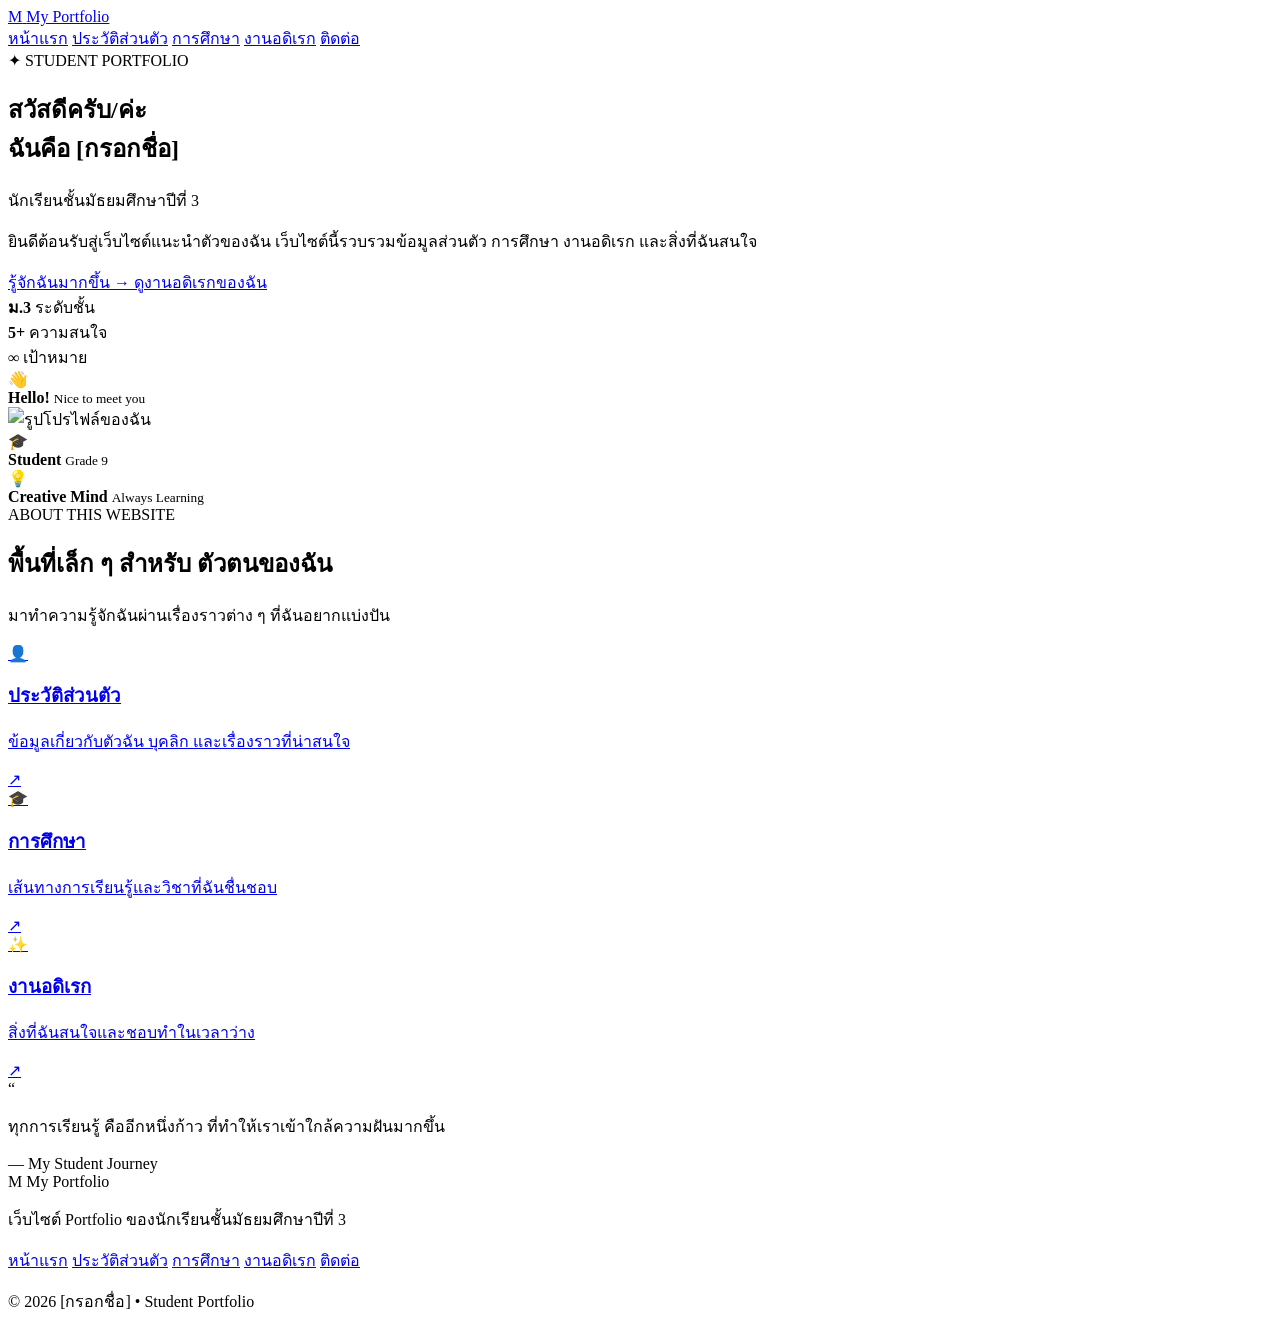
==== index.html @ 18ec5850 "Create index.html" ====
<!DOCTYPE html>
<html lang="th">
<head>
    <meta charset="UTF-8">
    <meta name="viewport" content="width=device-width, initial-scale=1.0">
    <meta name="description" content="เว็บไซต์ Portfolio แนะนำตัวเองของนักเรียนชั้นมัธยมศึกษาปีที่ 3">
    <title>My Portfolio | หน้าแรก</title>
    <link rel="stylesheet" href="style.css">
</head>

<body>

    <header class="site-header">
        <nav class="navbar container">
            <a href="index.html" class="logo">
                <span class="logo-mark">M</span>
                <span>My Portfolio</span>
            </a>

            <div class="nav-links">
                <a href="index.html" class="active">หน้าแรก</a>
                <a href="profile.html">ประวัติส่วนตัว</a>
                <a href="education.html">การศึกษา</a>
                <a href="hobby.html">งานอดิเรก</a>
                <a href="contact.html">ติดต่อ</a>
            </div>
        </nav>
    </header>

    <main>

        <section class="hero-section">
            <div class="hero-decoration decoration-one"></div>
            <div class="hero-decoration decoration-two"></div>

            <div class="container hero-grid">

                <div class="hero-content fade-up">
                    <span class="eyebrow">
                        ✦ STUDENT PORTFOLIO
                    </span>

                    <h1>
                        สวัสดีครับ/ค่ะ<br>
                        ฉันคือ <span>[กรอกชื่อ]</span>
                    </h1>

                    <p class="hero-subtitle">
                        นักเรียนชั้นมัธยมศึกษาปีที่ 3
                    </p>

                    <p class="hero-description">
                        ยินดีต้อนรับสู่เว็บไซต์แนะนำตัวของฉัน
                        เว็บไซต์นี้รวบรวมข้อมูลส่วนตัว การศึกษา
                        งานอดิเรก และสิ่งที่ฉันสนใจ
                    </p>

                    <div class="hero-buttons">
                        <a href="profile.html" class="btn btn-primary">
                            รู้จักฉันมากขึ้น
                            <span>→</span>
                        </a>

                        <a href="hobby.html" class="btn btn-outline">
                            ดูงานอดิเรกของฉัน
                        </a>
                    </div>

                    <div class="hero-stats">
                        <div class="stat-item">
                            <strong>ม.3</strong>
                            <span>ระดับชั้น</span>
                        </div>

                        <div class="stat-divider"></div>

                        <div class="stat-item">
                            <strong>5+</strong>
                            <span>ความสนใจ</span>
                        </div>

                        <div class="stat-divider"></div>

                        <div class="stat-item">
                            <strong>∞</strong>
                            <span>เป้าหมาย</span>
                        </div>
                    </div>
                </div>

                <div class="hero-visual fade-up delay-one">

                    <div class="profile-orbit orbit-one"></div>
                    <div class="profile-orbit orbit-two"></div>

                    <div class="profile-image-wrapper">
                        <div class="profile-badge">
                            <span>👋</span>
                            <div>
                                <strong>Hello!</strong>
                                <small>Nice to meet you</small>
                            </div>
                        </div>

                        <img
                            src="https://placehold.co/600x700/1976D2/FFFFFF?text=My+Photo"
                            alt="รูปโปรไฟล์ของฉัน"
                            class="hero-profile-image"
                        >

                        <div class="floating-card floating-card-top">
                            <span class="floating-icon">🎓</span>
                            <div>
                                <strong>Student</strong>
                                <small>Grade 9</small>
                            </div>
                        </div>

                        <div class="floating-card floating-card-bottom">
                            <span class="floating-icon">💡</span>
                            <div>
                                <strong>Creative Mind</strong>
                                <small>Always Learning</small>
                            </div>
                        </div>
                    </div>

                </div>

            </div>
        </section>

        <section class="quick-intro section-padding">
            <div class="container">

                <div class="section-heading centered">
                    <span class="section-label">ABOUT THIS WEBSITE</span>
                    <h2>พื้นที่เล็ก ๆ สำหรับ <span>ตัวตนของฉัน</span></h2>
                    <p>
                        มาทำความรู้จักฉันผ่านเรื่องราวต่าง ๆ
                        ที่ฉันอยากแบ่งปัน
                    </p>
                </div>

                <div class="feature-grid">

                    <a href="profile.html" class="feature-card">
                        <div class="feature-icon blue-icon">👤</div>
                        <div>
                            <h3>ประวัติส่วนตัว</h3>
                            <p>
                                ข้อมูลเกี่ยวกับตัวฉัน บุคลิก
                                และเรื่องราวที่น่าสนใจ
                            </p>
                        </div>
                        <span class="card-arrow">↗</span>
                    </a>

                    <a href="education.html" class="feature-card">
                        <div class="feature-icon light-icon">🎓</div>
                        <div>
                            <h3>การศึกษา</h3>
                            <p>
                                เส้นทางการเรียนรู้และวิชาที่ฉันชื่นชอบ
                            </p>
                        </div>
                        <span class="card-arrow">↗</span>
                    </a>

                    <a href="hobby.html" class="feature-card">
                        <div class="feature-icon sky-icon">✨</div>
                        <div>
                            <h3>งานอดิเรก</h3>
                            <p>
                                สิ่งที่ฉันสนใจและชอบทำในเวลาว่าง
                            </p>
                        </div>
                        <span class="card-arrow">↗</span>
                    </a>

                </div>
            </div>
        </section>

        <section class="quote-section">
            <div class="container quote-box">
                <span class="quote-mark">“</span>
                <p>
                    ทุกการเรียนรู้ คืออีกหนึ่งก้าว
                    ที่ทำให้เราเข้าใกล้ความฝันมากขึ้น
                </p>
                <span class="quote-author">— My Student Journey</span>
            </div>
        </section>

    </main>

    <footer class="site-footer">
        <div class="container footer-content">

            <div class="footer-brand">
                <div class="footer-logo">
                    <span class="logo-mark">M</span>
                    <span>My Portfolio</span>
                </div>
                <p>
                    เว็บไซต์ Portfolio ของนักเรียนชั้นมัธยมศึกษาปีที่ 3
                </p>
            </div>

            <div class="footer-links">
                <a href="index.html">หน้าแรก</a>
                <a href="profile.html">ประวัติส่วนตัว</a>
                <a href="education.html">การศึกษา</a>
                <a href="hobby.html">งานอดิเรก</a>
                <a href="contact.html">ติดต่อ</a>
            </div>

            <div class="footer-bottom">
                <p>© 2026 [กรอกชื่อ] • Student Portfolio</p>
            </div>

        </div>
    </footer>

</body>
</html>
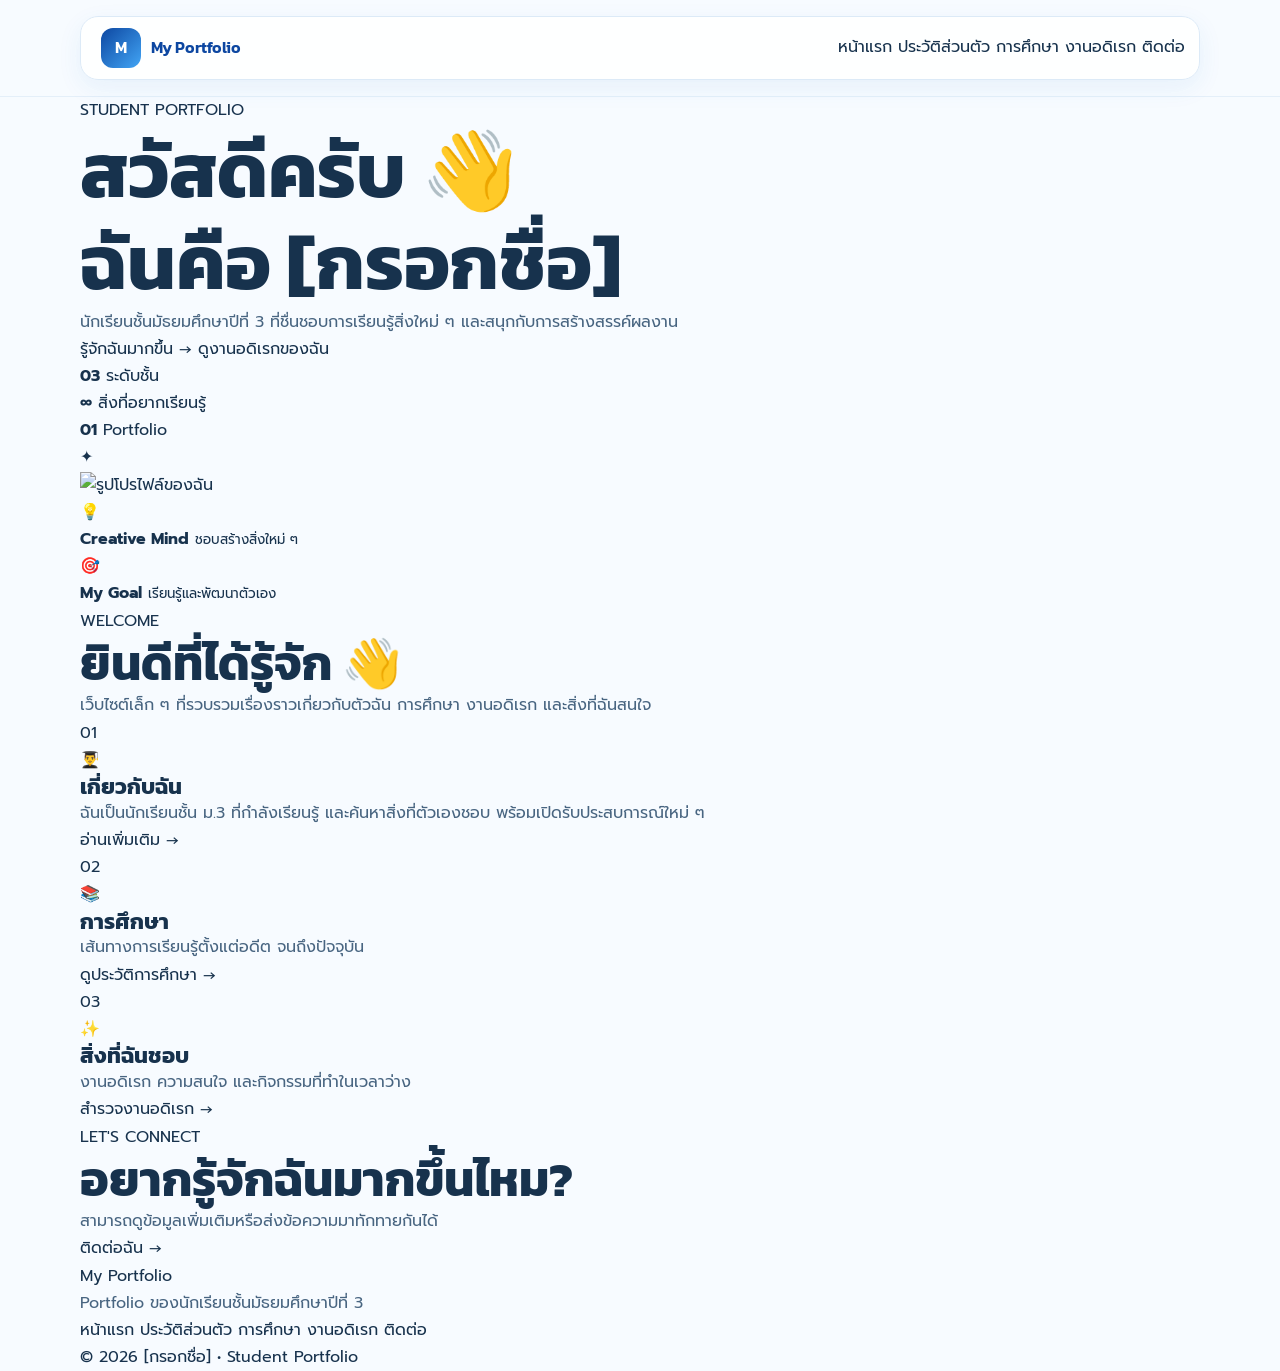
==== commit 2cd3ee50: "Update index.html" ====
--- a/index.html
+++ b/index.html
@@ -3,13 +3,15 @@
 <head>
     <meta charset="UTF-8">
     <meta name="viewport" content="width=device-width, initial-scale=1.0">
-    <meta name="description" content="เว็บไซต์ Portfolio แนะนำตัวเองของนักเรียนชั้นมัธยมศึกษาปีที่ 3">
-    <title>My Portfolio | หน้าแรก</title>
+    <meta name="description" content="เว็บไซต์ Portfolio ของนักเรียนชั้นมัธยมศึกษาปีที่ 3">
+    <title>My Portfolio | นักเรียน ม.3</title>
+
     <link rel="stylesheet" href="style.css">
 </head>
 
 <body>
 
+    <!-- Navigation -->
     <header class="site-header">
         <nav class="navbar container">
             <a href="index.html" class="logo">
@@ -29,30 +31,30 @@
 
     <main>
 
-        <section class="hero-section">
-            <div class="hero-decoration decoration-one"></div>
-            <div class="hero-decoration decoration-two"></div>
+        <!-- Hero -->
+        <section class="hero">
+            <div class="hero-bg-circle circle-one"></div>
+            <div class="hero-bg-circle circle-two"></div>
 
             <div class="container hero-grid">
 
                 <div class="hero-content fade-up">
-                    <span class="eyebrow">
-                        ✦ STUDENT PORTFOLIO
-                    </span>
+
+                    <div class="eyebrow">
+                        <span class="status-dot"></span>
+                        STUDENT PORTFOLIO
+                    </div>
 
                     <h1>
-                        สวัสดีครับ/ค่ะ<br>
-                        ฉันคือ <span>[กรอกชื่อ]</span>
+                        สวัสดีครับ 👋
+                        <br>
+                        ฉันคือ <span> [กรอกชื่อ]</span>
                     </h1>
 
                     <p class="hero-subtitle">
                         นักเรียนชั้นมัธยมศึกษาปีที่ 3
-                    </p>
-
-                    <p class="hero-description">
-                        ยินดีต้อนรับสู่เว็บไซต์แนะนำตัวของฉัน
-                        เว็บไซต์นี้รวบรวมข้อมูลส่วนตัว การศึกษา
-                        งานอดิเรก และสิ่งที่ฉันสนใจ
+                        ที่ชื่นชอบการเรียนรู้สิ่งใหม่ ๆ
+                        และสนุกกับการสร้างสรรค์ผลงาน
                     </p>
 
                     <div class="hero-buttons">
@@ -67,61 +69,64 @@
                     </div>
 
                     <div class="hero-stats">
-                        <div class="stat-item">
-                            <strong>ม.3</strong>
+                        <div>
+                            <strong>03</strong>
                             <span>ระดับชั้น</span>
                         </div>
 
-                        <div class="stat-divider"></div>
-
-                        <div class="stat-item">
-                            <strong>5+</strong>
-                            <span>ความสนใจ</span>
-                        </div>
-
-                        <div class="stat-divider"></div>
-
-                        <div class="stat-item">
+                        <div class="stat-line"></div>
+
+                        <div>
                             <strong>∞</strong>
-                            <span>เป้าหมาย</span>
-                        </div>
-                    </div>
-                </div>
-
-                <div class="hero-visual fade-up delay-one">
+                            <span>สิ่งที่อยากเรียนรู้</span>
+                        </div>
+
+                        <div class="stat-line"></div>
+
+                        <div>
+                            <strong>01</strong>
+                            <span>Portfolio</span>
+                        </div>
+                    </div>
+
+                </div>
+
+                <div class="hero-visual">
 
                     <div class="profile-orbit orbit-one"></div>
                     <div class="profile-orbit orbit-two"></div>
 
-                    <div class="profile-image-wrapper">
-                        <div class="profile-badge">
-                            <span>👋</span>
-                            <div>
-                                <strong>Hello!</strong>
-                                <small>Nice to meet you</small>
-                            </div>
-                        </div>
-
-                        <img
-                            src="https://placehold.co/600x700/1976D2/FFFFFF?text=My+Photo"
-                            alt="รูปโปรไฟล์ของฉัน"
-                            class="hero-profile-image"
-                        >
-
-                        <div class="floating-card floating-card-top">
-                            <span class="floating-icon">🎓</span>
-                            <div>
-                                <strong>Student</strong>
-                                <small>Grade 9</small>
-                            </div>
-                        </div>
-
-                        <div class="floating-card floating-card-bottom">
-                            <span class="floating-icon">💡</span>
-                            <div>
-                                <strong>Creative Mind</strong>
-                                <small>Always Learning</small>
-                            </div>
+                    <div class="profile-decoration decoration-top">
+                        ✦
+                    </div>
+
+                    <div class="profile-decoration decoration-bottom">
+                        <span></span>
+                        <span></span>
+                        <span></span>
+                    </div>
+
+                    <div class="profile-frame">
+                        <div class="profile-image">
+                            <img
+                                src="https://placehold.co/500x600/1976D2/FFFFFF?text=MY+PHOTO"
+                                alt="รูปโปรไฟล์ของฉัน">
+                        </div>
+                    </div>
+
+                    <div class="floating-card floating-card-top">
+                        <span class="floating-icon">💡</span>
+                        <div>
+                            <strong>Creative Mind</strong>
+                            <small>ชอบสร้างสิ่งใหม่ ๆ</small>
+                        </div>
+                    </div>
+
+                    <div class="floating-card floating-card-bottom">
+                        <span class="floating-icon">🎯</span>
+                        <div>
+                            <strong>My Goal</strong>
+                            <small>เรียนรู้และพัฒนาตัวเอง</small>
                         </div>
                     </div>
 
@@ -130,81 +135,99 @@
             </div>
         </section>
 
-        <section class="quick-intro section-padding">
+        <!-- Introduction -->
+        <section class="intro-section section">
             <div class="container">
 
                 <div class="section-heading centered">
-                    <span class="section-label">ABOUT THIS WEBSITE</span>
-                    <h2>พื้นที่เล็ก ๆ สำหรับ <span>ตัวตนของฉัน</span></h2>
+                    <span class="section-label">WELCOME</span>
+                    <h2>ยินดีที่ได้รู้จัก 👋</h2>
                     <p>
-                        มาทำความรู้จักฉันผ่านเรื่องราวต่าง ๆ
-                        ที่ฉันอยากแบ่งปัน
+                        เว็บไซต์เล็ก ๆ ที่รวบรวมเรื่องราวเกี่ยวกับตัวฉัน
+                        การศึกษา งานอดิเรก และสิ่งที่ฉันสนใจ
                     </p>
                 </div>
 
-                <div class="feature-grid">
-
-                    <a href="profile.html" class="feature-card">
-                        <div class="feature-icon blue-icon">👤</div>
-                        <div>
-                            <h3>ประวัติส่วนตัว</h3>
-                            <p>
-                                ข้อมูลเกี่ยวกับตัวฉัน บุคลิก
-                                และเรื่องราวที่น่าสนใจ
-                            </p>
-                        </div>
-                        <span class="card-arrow">↗</span>
+                <div class="intro-grid">
+
+                    <article class="intro-card intro-card-main">
+                        <div class="card-number">01</div>
+                        <span class="card-icon">👨‍🎓</span>
+                        <h3>เกี่ยวกับฉัน</h3>
+                        <p>
+                            ฉันเป็นนักเรียนชั้น ม.3 ที่กำลังเรียนรู้
+                            และค้นหาสิ่งที่ตัวเองชอบ
+                            พร้อมเปิดรับประสบการณ์ใหม่ ๆ
+                        </p>
+                        <a href="profile.html" class="text-link">
+                            อ่านเพิ่มเติม →
+                        </a>
+                    </article>
+
+                    <article class="intro-card intro-card-blue">
+                        <div class="card-number">02</div>
+                        <span class="card-icon">📚</span>
+                        <h3>การศึกษา</h3>
+                        <p>
+                            เส้นทางการเรียนรู้ตั้งแต่อดีต
+                            จนถึงปัจจุบัน
+                        </p>
+                        <a href="education.html" class="text-link">
+                            ดูประวัติการศึกษา →
+                        </a>
+                    </article>
+
+                    <article class="intro-card intro-card-light">
+                        <div class="card-number">03</div>
+                        <span class="card-icon">✨</span>
+                        <h3>สิ่งที่ฉันชอบ</h3>
+                        <p>
+                            งานอดิเรก ความสนใจ
+                            และกิจกรรมที่ทำในเวลาว่าง
+                        </p>
+                        <a href="hobby.html" class="text-link">
+                            สำรวจงานอดิเรก →
+                        </a>
+                    </article>
+
+                </div>
+
+            </div>
+        </section>
+
+        <!-- CTA -->
+        <section class="cta-section">
+            <div class="container">
+                <div class="cta-box">
+
+                    <div>
+                        <span class="section-label light-label">LET'S CONNECT</span>
+                        <h2>อยากรู้จักฉันมากขึ้นไหม?</h2>
+                        <p>
+                            สามารถดูข้อมูลเพิ่มเติมหรือส่งข้อความมาทักทายกันได้
+                        </p>
+                    </div>
+
+                    <a href="contact.html" class="btn btn-white">
+                        ติดต่อฉัน →
                     </a>
 
-                    <a href="education.html" class="feature-card">
-                        <div class="feature-icon light-icon">🎓</div>
-                        <div>
-                            <h3>การศึกษา</h3>
-                            <p>
-                                เส้นทางการเรียนรู้และวิชาที่ฉันชื่นชอบ
-                            </p>
-                        </div>
-                        <span class="card-arrow">↗</span>
-                    </a>
-
-                    <a href="hobby.html" class="feature-card">
-                        <div class="feature-icon sky-icon">✨</div>
-                        <div>
-                            <h3>งานอดิเรก</h3>
-                            <p>
-                                สิ่งที่ฉันสนใจและชอบทำในเวลาว่าง
-                            </p>
-                        </div>
-                        <span class="card-arrow">↗</span>
-                    </a>
-
                 </div>
             </div>
         </section>
 
-        <section class="quote-section">
-            <div class="container quote-box">
-                <span class="quote-mark">“</span>
+    </main>
+
+    <!-- Footer -->
+    <footer class="footer">
+        <div class="container footer-content">
+
+            <div>
+                <a href="index.html" class="footer-logo">
+                    My Portfolio
+                </a>
                 <p>
-                    ทุกการเรียนรู้ คืออีกหนึ่งก้าว
-                    ที่ทำให้เราเข้าใกล้ความฝันมากขึ้น
-                </p>
-                <span class="quote-author">— My Student Journey</span>
-            </div>
-        </section>
-
-    </main>
-
-    <footer class="site-footer">
-        <div class="container footer-content">
-
-            <div class="footer-brand">
-                <div class="footer-logo">
-                    <span class="logo-mark">M</span>
-                    <span>My Portfolio</span>
-                </div>
-                <p>
-                    เว็บไซต์ Portfolio ของนักเรียนชั้นมัธยมศึกษาปีที่ 3
+                    Portfolio ของนักเรียนชั้นมัธยมศึกษาปีที่ 3
                 </p>
             </div>
 
@@ -216,10 +239,10 @@
                 <a href="contact.html">ติดต่อ</a>
             </div>
 
-            <div class="footer-bottom">
-                <p>© 2026 [กรอกชื่อ] • Student Portfolio</p>
-            </div>
-
+        </div>
+
+        <div class="container copyright">
+            © 2026 [กรอกชื่อ] • Student Portfolio
         </div>
     </footer>
 
--- a/style.css
+++ b/style.css
@@ -0,0 +1,159 @@
+/* ========================================
+   MODERN STUDENT PORTFOLIO
+   HTML5 + CSS3
+   ======================================== */
+
+/* ---------- Google Font ---------- */
+
+@import url('https://fonts.googleapis.com/css2?family=Kanit:wght@300;400;500;600;700&family=Prompt:wght@300;400;500;600;700&display=swap');
+
+
+/* ---------- CSS Variables ---------- */
+
+:root {
+    --primary-dark: #0D47A1;
+    --primary: #1976D2;
+    --primary-light: #42A5F5;
+    --sky: #90CAF9;
+    --pale-blue: #E3F2FD;
+
+    --white: #FFFFFF;
+    --background: #F7FBFF;
+    --text-dark: #17324D;
+    --text: #486581;
+    --text-light: #829AB1;
+
+    --border: #DCEAF7;
+
+    --shadow-sm: 0 8px 24px rgba(25, 118, 210, 0.08);
+    --shadow-md: 0 16px 40px rgba(25, 118, 210, 0.12);
+    --shadow-lg: 0 25px 70px rgba(13, 71, 161, 0.16);
+
+    --radius-sm: 12px;
+    --radius-md: 20px;
+    --radius-lg: 30px;
+
+    --transition: 0.3s ease;
+}
+
+
+/* ---------- Reset ---------- */
+
+* {
+    margin: 0;
+    padding: 0;
+    box-sizing: border-box;
+}
+
+html {
+    scroll-behavior: smooth;
+}
+
+body {
+    font-family: 'Prompt', sans-serif;
+    color: var(--text-dark);
+    background: var(--background);
+    line-height: 1.7;
+    overflow-x: hidden;
+}
+
+img {
+    display: block;
+    max-width: 100%;
+}
+
+a {
+    color: inherit;
+    text-decoration: none;
+}
+
+button,
+a {
+    -webkit-tap-highlight-color: transparent;
+}
+
+.container {
+    width: min(1120px, calc(100% - 40px));
+    margin: 0 auto;
+}
+
+
+/* ---------- Typography ---------- */
+
+h1,
+h2,
+h3,
+h4 {
+    font-family: 'Kanit', sans-serif;
+    line-height: 1.2;
+    color: var(--text-dark);
+}
+
+h1 {
+    font-size: clamp(3rem, 6vw, 5.4rem);
+    font-weight: 700;
+}
+
+h2 {
+    font-size: clamp(2rem, 4vw, 3rem);
+}
+
+h3 {
+    font-size: 1.35rem;
+}
+
+p {
+    color: var(--text);
+}
+
+.section-padding {
+    padding: 100px 0;
+}
+
+
+/* ---------- Header / Navigation ---------- */
+
+.site-header {
+    position: sticky;
+    top: 0;
+    z-index: 1000;
+    padding: 16px 0;
+    background: rgba(247, 251, 255, 0.85);
+    backdrop-filter: blur(16px);
+    -webkit-backdrop-filter: blur(16px);
+    border-bottom: 1px solid rgba(220, 234, 247, 0.7);
+}
+
+.navbar {
+    min-height: 64px;
+    padding: 10px 14px 10px 20px;
+    display: flex;
+    align-items: center;
+    justify-content: space-between;
+    gap: 20px;
+
+    background: rgba(255, 255, 255, 0.88);
+    border: 1px solid var(--border);
+    border-radius: 18px;
+    box-shadow: var(--shadow-sm);
+}
+
+.logo {
+    display: flex;
+    align-items: center;
+    gap: 10px;
+    font-family: 'Kanit', sans-serif;
+    font-weight: 600;
+    color: var(--primary-dark);
+    white-space: nowrap;
+}
+
+.logo-mark {
+    width: 40px;
+    height: 40px;
+    display: grid;
+    place-items: center;
+
+    color: var(--white);
+    background: linear-gradient(135deg, var(--primary-dark), var(--primary-light));
+    border-radius: 12px;
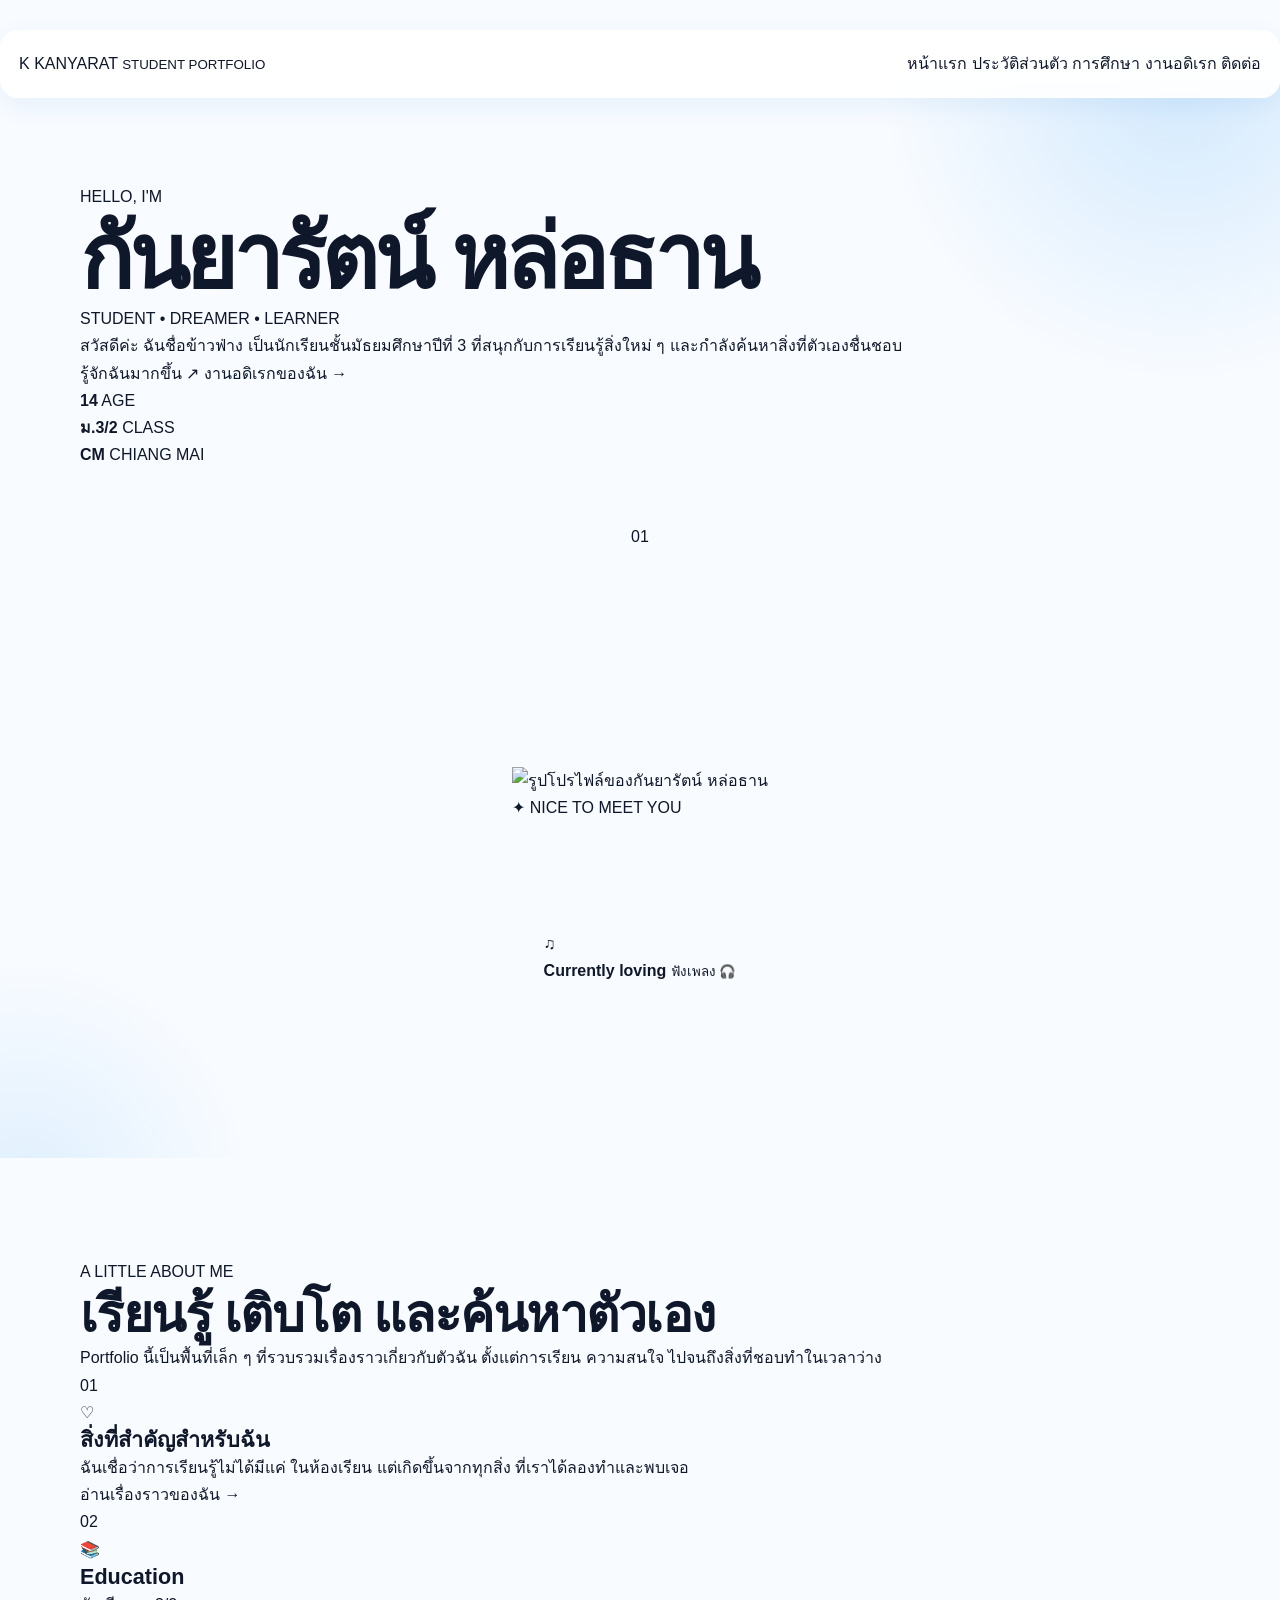
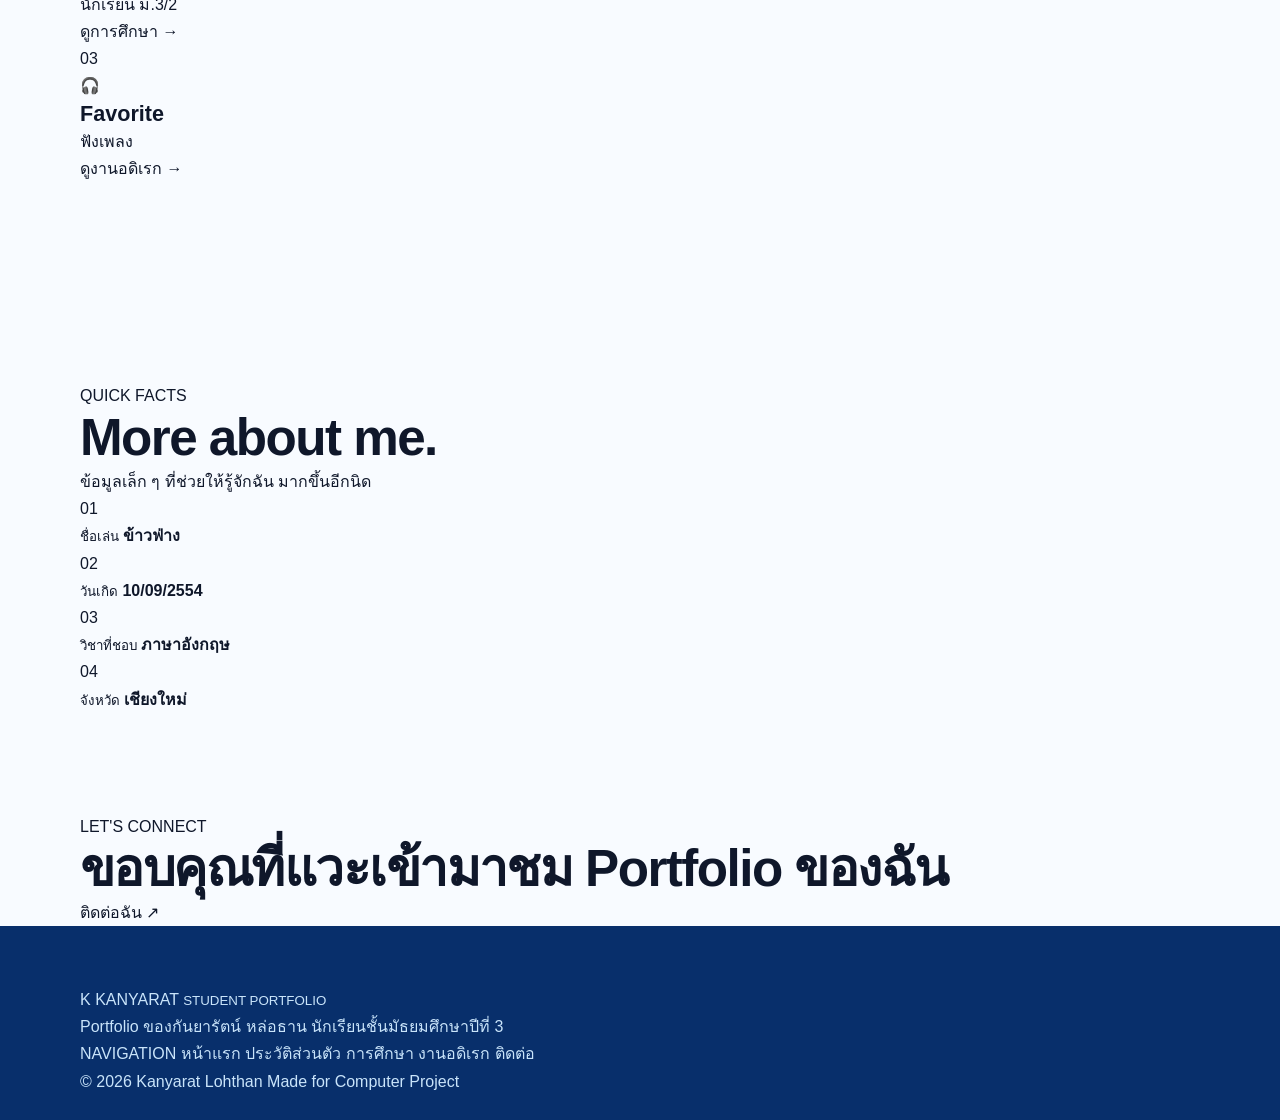
==== commit f823db32: "Update index.html" ====
--- a/index.html
+++ b/index.html
@@ -3,247 +3,421 @@
 <head>
     <meta charset="UTF-8">
     <meta name="viewport" content="width=device-width, initial-scale=1.0">
-    <meta name="description" content="เว็บไซต์ Portfolio ของนักเรียนชั้นมัธยมศึกษาปีที่ 3">
-    <title>My Portfolio | นักเรียน ม.3</title>
+
+    <meta
+        name="description"
+        content="Portfolio ของกันยารัตน์ หล่อธาน นักเรียนชั้นมัธยมศึกษาปีที่ 3"
+    >
+
+    <title>กันยารัตน์ | Student Portfolio</title>
 
     <link rel="stylesheet" href="style.css">
 </head>
 
 <body>
 
-    <!-- Navigation -->
+    <!-- ================= NAVIGATION ================= -->
     <header class="site-header">
-        <nav class="navbar container">
-            <a href="index.html" class="logo">
-                <span class="logo-mark">M</span>
-                <span>My Portfolio</span>
+
+        <nav class="navbar">
+
+            <a href="index.html" class="brand">
+                <span class="brand-symbol">K</span>
+
+                <span class="brand-text">
+                    KANYARAT
+                    <small>STUDENT PORTFOLIO</small>
+                </span>
             </a>
 
-            <div class="nav-links">
+            <div class="nav-menu">
                 <a href="index.html" class="active">หน้าแรก</a>
                 <a href="profile.html">ประวัติส่วนตัว</a>
                 <a href="education.html">การศึกษา</a>
                 <a href="hobby.html">งานอดิเรก</a>
                 <a href="contact.html">ติดต่อ</a>
             </div>
+
         </nav>
+
     </header>
 
+
     <main>
 
-        <!-- Hero -->
+        <!-- ================= HERO ================= -->
         <section class="hero">
-            <div class="hero-bg-circle circle-one"></div>
-            <div class="hero-bg-circle circle-two"></div>
-
-            <div class="container hero-grid">
-
-                <div class="hero-content fade-up">
-
-                    <div class="eyebrow">
-                        <span class="status-dot"></span>
-                        STUDENT PORTFOLIO
+
+            <div class="hero-grid-pattern"></div>
+
+            <div class="hero-circle hero-circle-one"></div>
+            <div class="hero-circle hero-circle-two"></div>
+
+            <div class="container hero-layout">
+
+                <!-- LEFT -->
+                <div class="hero-copy">
+
+                    <div class="mini-label">
+                        <span></span>
+                        HELLO, I'M
                     </div>
 
                     <h1>
-                        สวัสดีครับ 👋
-                        <br>
-                        ฉันคือ <span> [กรอกชื่อ]</span>
+                        กันยารัตน์
+                        <strong>หล่อธาน</strong>
                     </h1>
 
-                    <p class="hero-subtitle">
-                        นักเรียนชั้นมัธยมศึกษาปีที่ 3
-                        ที่ชื่นชอบการเรียนรู้สิ่งใหม่ ๆ
-                        และสนุกกับการสร้างสรรค์ผลงาน
+                    <p class="hero-role">
+                        STUDENT • DREAMER • LEARNER
                     </p>
 
-                    <div class="hero-buttons">
-                        <a href="profile.html" class="btn btn-primary">
+                    <p class="hero-description">
+                        สวัสดีค่ะ ฉันชื่อข้าวฟ่าง
+                        เป็นนักเรียนชั้นมัธยมศึกษาปีที่ 3
+                        ที่สนุกกับการเรียนรู้สิ่งใหม่ ๆ
+                        และกำลังค้นหาสิ่งที่ตัวเองชื่นชอบ
+                    </p>
+
+                    <div class="hero-actions">
+
+                        <a href="profile.html" class="button button-primary">
                             รู้จักฉันมากขึ้น
+                            <span>↗</span>
+                        </a>
+
+                        <a href="hobby.html" class="button button-text">
+                            งานอดิเรกของฉัน
                             <span>→</span>
                         </a>
 
-                        <a href="hobby.html" class="btn btn-outline">
-                            ดูงานอดิเรกของฉัน
+                    </div>
+
+                    <div class="hero-meta">
+
+                        <div>
+                            <strong>14</strong>
+                            <span>AGE</span>
+                        </div>
+
+                        <div>
+                            <strong>ม.3/2</strong>
+                            <span>CLASS</span>
+                        </div>
+
+                        <div>
+                            <strong>CM</strong>
+                            <span>CHIANG MAI</span>
+                        </div>
+
+                    </div>
+
+                </div>
+
+
+                <!-- RIGHT -->
+                <div class="hero-visual">
+
+                    <div class="visual-number">
+                        01
+                    </div>
+
+                    <div class="visual-line"></div>
+
+                    <div class="hero-image-wrap">
+
+                        <div class="image-back-shape"></div>
+
+                        <div class="hero-image">
+                            <img
+                                src="https://placehold.co/520x650/1976D2/FFFFFF?text=KANYARAT"
+                                alt="รูปโปรไฟล์ของกันยารัตน์ หล่อธาน"
+                            >
+                        </div>
+
+                        <div class="image-tag">
+                            <span>✦</span>
+                            NICE TO MEET YOU
+                        </div>
+
+                    </div>
+
+                    <div class="floating-note">
+                        <span>♫</span>
+                        <div>
+                            <strong>Currently loving</strong>
+                            <small>ฟังเพลง 🎧</small>
+                        </div>
+                    </div>
+
+                </div>
+
+            </div>
+
+        </section>
+
+
+        <!-- ================= INTRO ================= -->
+        <section class="intro section">
+
+            <div class="container">
+
+                <div class="section-top">
+
+                    <div>
+                        <span class="section-kicker">
+                            A LITTLE ABOUT ME
+                        </span>
+
+                        <h2>
+                            เรียนรู้
+                            <span>เติบโต</span>
+                            และค้นหาตัวเอง
+                        </h2>
+                    </div>
+
+                    <p>
+                        Portfolio นี้เป็นพื้นที่เล็ก ๆ
+                        ที่รวบรวมเรื่องราวเกี่ยวกับตัวฉัน
+                        ตั้งแต่การเรียน ความสนใจ
+                        ไปจนถึงสิ่งที่ชอบทำในเวลาว่าง
+                    </p>
+
+                </div>
+
+
+                <div class="intro-bento">
+
+                    <article class="bento-main">
+
+                        <span class="bento-index">01</span>
+
+                        <div class="bento-icon">
+                            ♡
+                        </div>
+
+                        <h3>
+                            สิ่งที่สำคัญสำหรับฉัน
+                        </h3>
+
+                        <p>
+                            ฉันเชื่อว่าการเรียนรู้ไม่ได้มีแค่
+                            ในห้องเรียน แต่เกิดขึ้นจากทุกสิ่ง
+                            ที่เราได้ลองทำและพบเจอ
+                        </p>
+
+                        <a href="profile.html">
+                            อ่านเรื่องราวของฉัน →
                         </a>
-                    </div>
-
-                    <div class="hero-stats">
-                        <div>
-                            <strong>03</strong>
-                            <span>ระดับชั้น</span>
-                        </div>
-
-                        <div class="stat-line"></div>
-
-                        <div>
-                            <strong>∞</strong>
-                            <span>สิ่งที่อยากเรียนรู้</span>
-                        </div>
-
-                        <div class="stat-line"></div>
-
-                        <div>
-                            <strong>01</strong>
-                            <span>Portfolio</span>
-                        </div>
-                    </div>
-
-                </div>
-
-                <div class="hero-visual">
-
-                    <div class="profile-orbit orbit-one"></div>
-                    <div class="profile-orbit orbit-two"></div>
-
-                    <div class="profile-decoration decoration-top">
-                        ✦
-                    </div>
-
-                    <div class="profile-decoration decoration-bottom">
-                        <span></span>
-                        <span></span>
-                        <span></span>
-                    </div>
-
-                    <div class="profile-frame">
-                        <div class="profile-image">
-                            <img
-                                src="https://placehold.co/500x600/1976D2/FFFFFF?text=MY+PHOTO"
-                                alt="รูปโปรไฟล์ของฉัน">
-                        </div>
-                    </div>
-
-                    <div class="floating-card floating-card-top">
-                        <span class="floating-icon">💡</span>
-                        <div>
-                            <strong>Creative Mind</strong>
-                            <small>ชอบสร้างสิ่งใหม่ ๆ</small>
-                        </div>
-                    </div>
-
-                    <div class="floating-card floating-card-bottom">
-                        <span class="floating-icon">🎯</span>
-                        <div>
-                            <strong>My Goal</strong>
-                            <small>เรียนรู้และพัฒนาตัวเอง</small>
-                        </div>
-                    </div>
-
-                </div>
-
-            </div>
+
+                    </article>
+
+
+                    <article class="bento-small blue-box">
+
+                        <span class="bento-index">02</span>
+
+                        <div class="bento-icon">
+                            📚
+                        </div>
+
+                        <h3>Education</h3>
+
+                        <p>
+                            นักเรียน ม.3/2
+                        </p>
+
+                        <a href="education.html">
+                            ดูการศึกษา →
+                        </a>
+
+                    </article>
+
+
+                    <article class="bento-small light-box">
+
+                        <span class="bento-index">03</span>
+
+                        <div class="bento-icon">
+                            🎧
+                        </div>
+
+                        <h3>Favorite</h3>
+
+                        <p>
+                            ฟังเพลง
+                        </p>
+
+                        <a href="hobby.html">
+                            ดูงานอดิเรก →
+                        </a>
+
+                    </article>
+
+                </div>
+
+            </div>
+
         </section>
 
-        <!-- Introduction -->
-        <section class="intro-section section">
+
+        <!-- ================= HIGHLIGHT ================= -->
+        <section class="highlight section">
+
+            <div class="container highlight-layout">
+
+                <div class="highlight-title">
+
+                    <span class="section-kicker">
+                        QUICK FACTS
+                    </span>
+
+                    <h2>
+                        More about
+                        <span>me.</span>
+                    </h2>
+
+                    <p>
+                        ข้อมูลเล็ก ๆ ที่ช่วยให้รู้จักฉัน
+                        มากขึ้นอีกนิด
+                    </p>
+
+                </div>
+
+
+                <div class="fact-list">
+
+                    <div class="fact-item">
+                        <span class="fact-icon">01</span>
+
+                        <div>
+                            <small>ชื่อเล่น</small>
+                            <strong>ข้าวฟ่าง</strong>
+                        </div>
+                    </div>
+
+
+                    <div class="fact-item">
+                        <span class="fact-icon">02</span>
+
+                        <div>
+                            <small>วันเกิด</small>
+                            <strong>10/09/2554</strong>
+                        </div>
+                    </div>
+
+
+                    <div class="fact-item">
+                        <span class="fact-icon">03</span>
+
+                        <div>
+                            <small>วิชาที่ชอบ</small>
+                            <strong>ภาษาอังกฤษ</strong>
+                        </div>
+                    </div>
+
+
+                    <div class="fact-item">
+                        <span class="fact-icon">04</span>
+
+                        <div>
+                            <small>จังหวัด</small>
+                            <strong>เชียงใหม่</strong>
+                        </div>
+                    </div>
+
+                </div>
+
+            </div>
+
+        </section>
+
+
+        <!-- ================= CTA ================= -->
+        <section class="home-cta">
+
             <div class="container">
 
-                <div class="section-heading centered">
-                    <span class="section-label">WELCOME</span>
-                    <h2>ยินดีที่ได้รู้จัก 👋</h2>
-                    <p>
-                        เว็บไซต์เล็ก ๆ ที่รวบรวมเรื่องราวเกี่ยวกับตัวฉัน
-                        การศึกษา งานอดิเรก และสิ่งที่ฉันสนใจ
-                    </p>
-                </div>
-
-                <div class="intro-grid">
-
-                    <article class="intro-card intro-card-main">
-                        <div class="card-number">01</div>
-                        <span class="card-icon">👨‍🎓</span>
-                        <h3>เกี่ยวกับฉัน</h3>
-                        <p>
-                            ฉันเป็นนักเรียนชั้น ม.3 ที่กำลังเรียนรู้
-                            และค้นหาสิ่งที่ตัวเองชอบ
-                            พร้อมเปิดรับประสบการณ์ใหม่ ๆ
-                        </p>
-                        <a href="profile.html" class="text-link">
-                            อ่านเพิ่มเติม →
-                        </a>
-                    </article>
-
-                    <article class="intro-card intro-card-blue">
-                        <div class="card-number">02</div>
-                        <span class="card-icon">📚</span>
-                        <h3>การศึกษา</h3>
-                        <p>
-                            เส้นทางการเรียนรู้ตั้งแต่อดีต
-                            จนถึงปัจจุบัน
-                        </p>
-                        <a href="education.html" class="text-link">
-                            ดูประวัติการศึกษา →
-                        </a>
-                    </article>
-
-                    <article class="intro-card intro-card-light">
-                        <div class="card-number">03</div>
-                        <span class="card-icon">✨</span>
-                        <h3>สิ่งที่ฉันชอบ</h3>
-                        <p>
-                            งานอดิเรก ความสนใจ
-                            และกิจกรรมที่ทำในเวลาว่าง
-                        </p>
-                        <a href="hobby.html" class="text-link">
-                            สำรวจงานอดิเรก →
-                        </a>
-                    </article>
-
-                </div>
-
-            </div>
+                <div class="cta-panel">
+
+                    <div>
+                        <span class="section-kicker light">
+                            LET'S CONNECT
+                        </span>
+
+                        <h2>
+                            ขอบคุณที่แวะเข้ามาชม
+                            Portfolio ของฉัน
+                        </h2>
+                    </div>
+
+                    <a href="contact.html" class="button button-white">
+                        ติดต่อฉัน
+                        <span>↗</span>
+                    </a>
+
+                </div>
+
+            </div>
+
         </section>
 
-        <!-- CTA -->
-        <section class="cta-section">
-            <div class="container">
-                <div class="cta-box">
-
-                    <div>
-                        <span class="section-label light-label">LET'S CONNECT</span>
-                        <h2>อยากรู้จักฉันมากขึ้นไหม?</h2>
-                        <p>
-                            สามารถดูข้อมูลเพิ่มเติมหรือส่งข้อความมาทักทายกันได้
-                        </p>
-                    </div>
-
-                    <a href="contact.html" class="btn btn-white">
-                        ติดต่อฉัน →
-                    </a>
-
-                </div>
-            </div>
-        </section>
-
     </main>
 
-    <!-- Footer -->
+
+    <!-- ================= FOOTER ================= -->
     <footer class="footer">
-        <div class="container footer-content">
-
-            <div>
-                <a href="index.html" class="footer-logo">
-                    My Portfolio
+
+        <div class="container footer-grid">
+
+            <div class="footer-brand">
+
+                <a href="index.html" class="brand footer-brand-link">
+
+                    <span class="brand-symbol">K</span>
+
+                    <span class="brand-text">
+                        KANYARAT
+                        <small>STUDENT PORTFOLIO</small>
+                    </span>
+
                 </a>
+
                 <p>
-                    Portfolio ของนักเรียนชั้นมัธยมศึกษาปีที่ 3
+                    Portfolio ของกันยารัตน์ หล่อธาน
+                    นักเรียนชั้นมัธยมศึกษาปีที่ 3
                 </p>
-            </div>
-
-            <div class="footer-links">
+
+            </div>
+
+
+            <div class="footer-navigation">
+
+                <span>NAVIGATION</span>
+
                 <a href="index.html">หน้าแรก</a>
                 <a href="profile.html">ประวัติส่วนตัว</a>
                 <a href="education.html">การศึกษา</a>
                 <a href="hobby.html">งานอดิเรก</a>
                 <a href="contact.html">ติดต่อ</a>
+
             </div>
 
         </div>
 
-        <div class="container copyright">
-            © 2026 [กรอกชื่อ] • Student Portfolio
+
+        <div class="container footer-bottom">
+
+            <span>
+                © 2026 Kanyarat Lohthan
+            </span>
+
+            <span>
+                Made for Computer Project
+            </span>
+
         </div>
+
     </footer>
 
 </body>
--- a/style.css
+++ b/style.css
@@ -1,43 +1,38 @@
-/* ========================================
-   MODERN STUDENT PORTFOLIO
+/* =========================================================
+   MY PORTFOLIO
+   Modern Student Portfolio
    HTML5 + CSS3
-   ======================================== */
-
-/* ---------- Google Font ---------- */
-
-@import url('https://fonts.googleapis.com/css2?family=Kanit:wght@300;400;500;600;700&family=Prompt:wght@300;400;500;600;700&display=swap');
-
-
-/* ---------- CSS Variables ---------- */
+========================================================= */
+
+
+/* =========================================================
+   01. ROOT / RESET
+========================================================= */
 
 :root {
-    --primary-dark: #0D47A1;
-    --primary: #1976D2;
-    --primary-light: #42A5F5;
-    --sky: #90CAF9;
-    --pale-blue: #E3F2FD;
-
+    --navy: #0D47A1;
+    --blue: #1976D2;
+    --blue-light: #42A5F5;
+    --blue-soft: #90CAF9;
+    --blue-pale: #E3F2FD;
+
+    --background: #F8FBFF;
     --white: #FFFFFF;
-    --background: #F7FBFF;
-    --text-dark: #17324D;
-    --text: #486581;
-    --text-light: #829AB1;
-
-    --border: #DCEAF7;
-
-    --shadow-sm: 0 8px 24px rgba(25, 118, 210, 0.08);
-    --shadow-md: 0 16px 40px rgba(25, 118, 210, 0.12);
-    --shadow-lg: 0 25px 70px rgba(13, 71, 161, 0.16);
+
+    --text: #0F172A;
+    --text-light: #64748B;
+    --border: #E2E8F0;
+
+    --shadow-sm: 0 8px 25px rgba(25, 118, 210, 0.08);
+    --shadow-md: 0 18px 45px rgba(25, 118, 210, 0.13);
+    --shadow-lg: 0 30px 70px rgba(13, 71, 161, 0.18);
 
     --radius-sm: 12px;
     --radius-md: 20px;
-    --radius-lg: 30px;
+    --radius-lg: 32px;
 
     --transition: 0.3s ease;
 }
-
-
-/* ---------- Reset ---------- */
 
 * {
     margin: 0;
@@ -50,16 +45,16 @@
 }
 
 body {
-    font-family: 'Prompt', sans-serif;
-    color: var(--text-dark);
+    font-family: "Segoe UI", Tahoma, Arial, sans-serif;
     background: var(--background);
+    color: var(--text);
     line-height: 1.7;
     overflow-x: hidden;
 }
 
 img {
+    max-width: 100%;
     display: block;
-    max-width: 100%;
 }
 
 a {
@@ -72,69 +67,109 @@
     -webkit-tap-highlight-color: transparent;
 }
 
+
+/* =========================================================
+   02. GLOBAL
+========================================================= */
+
 .container {
     width: min(1120px, calc(100% - 40px));
     margin: 0 auto;
 }
 
-
-/* ---------- Typography ---------- */
+.section {
+    padding: 100px 0;
+}
+
+.section-heading {
+    margin-bottom: 50px;
+}
+
+.section-heading.centered {
+    text-align: center;
+    max-width: 680px;
+    margin-left: auto;
+    margin-right: auto;
+}
+
+.section-heading h2,
+.section-heading h3 {
+    margin-top: 8px;
+}
+
+.section-heading p {
+    color: var(--text-light);
+    margin-top: 12px;
+}
+
+.section-label {
+    display: inline-block;
+    color: var(--blue);
+    font-size: 0.78rem;
+    font-weight: 800;
+    letter-spacing: 0.16em;
+}
+
+.light-label {
+    color: #BDE3FF;
+}
+
+
+/* =========================================================
+   03. TYPOGRAPHY
+========================================================= */
 
 h1,
 h2,
 h3,
-h4 {
-    font-family: 'Kanit', sans-serif;
-    line-height: 1.2;
-    color: var(--text-dark);
+p {
+    margin-top: 0;
 }
 
 h1 {
-    font-size: clamp(3rem, 6vw, 5.4rem);
-    font-weight: 700;
+    font-size: clamp(2.8rem, 7vw, 5.5rem);
+    line-height: 1.08;
+    letter-spacing: -0.045em;
 }
 
 h2 {
-    font-size: clamp(2rem, 4vw, 3rem);
+    font-size: clamp(2rem, 4vw, 3.2rem);
+    line-height: 1.15;
+    letter-spacing: -0.03em;
 }
 
 h3 {
     font-size: 1.35rem;
-}
-
-p {
-    color: var(--text);
-}
-
-.section-padding {
-    padding: 100px 0;
-}
-
-
-/* ---------- Header / Navigation ---------- */
+    line-height: 1.3;
+}
+
+
+/* =========================================================
+   04. NAVIGATION
+========================================================= */
 
 .site-header {
     position: sticky;
-    top: 0;
+    top: 15px;
     z-index: 1000;
-    padding: 16px 0;
-    background: rgba(247, 251, 255, 0.85);
-    backdrop-filter: blur(16px);
-    -webkit-backdrop-filter: blur(16px);
-    border-bottom: 1px solid rgba(220, 234, 247, 0.7);
+    padding-top: 15px;
 }
 
 .navbar {
-    min-height: 64px;
-    padding: 10px 14px 10px 20px;
+    min-height: 68px;
     display: flex;
     align-items: center;
     justify-content: space-between;
-    gap: 20px;
+
+    padding: 10px 18px;
 
     background: rgba(255, 255, 255, 0.88);
-    border: 1px solid var(--border);
+    backdrop-filter: blur(18px);
+    -webkit-backdrop-filter: blur(18px);
+
+    border: 1px solid rgba(255, 255, 255, 0.8);
     border-radius: 18px;
+
     box-shadow: var(--shadow-sm);
 }
 
@@ -142,18 +177,1823 @@
     display: flex;
     align-items: center;
     gap: 10px;
-    font-family: 'Kanit', sans-serif;
-    font-weight: 600;
-    color: var(--primary-dark);
+
+    font-weight: 800;
+    color: var(--navy);
     white-space: nowrap;
 }
 
 .logo-mark {
-    width: 40px;
-    height: 40px;
+    width: 38px;
+    height: 38px;
+
     display: grid;
     place-items: center;
 
     color: var(--white);
-    background: linear-gradient(135deg, var(--primary-dark), var(--primary-light));
+    background: linear-gradient(135deg, var(--navy), var(--blue-light));
+
     border-radius: 12px;
+
+    box-shadow: 0 8px 20px rgba(25, 118, 210, 0.22);
+}
+
+.nav-links {
+    display: flex;
+    align-items: center;
+    gap: 4px;
+}
+
+.nav-links a {
+    position: relative;
+
+    padding: 10px 14px;
+
+    color: var(--text-light);
+    font-size: 0.9rem;
+    font-weight: 600;
+
+    border-radius: 10px;
+
+    transition: var(--transition);
+}
+
+.nav-links a:hover {
+    color: var(--blue);
+    background: var(--blue-pale);
+}
+
+.nav-links a.active {
+    color: var(--navy);
+    background: var(--blue-pale);
+}
+
+.nav-links a.active::after {
+    content: "";
+
+    position: absolute;
+    bottom: 4px;
+    left: 50%;
+
+    width: 5px;
+    height: 5px;
+
+    background: var(--blue);
+    border-radius: 50%;
+
+    transform: translateX(-50%);
+}
+
+
+/* =========================================================
+   05. BUTTONS
+========================================================= */
+
+.btn {
+    display: inline-flex;
+    align-items: center;
+    justify-content: center;
+    gap: 12px;
+
+    min-height: 52px;
+    padding: 0 22px;
+
+    border-radius: 14px;
+
+    font-weight: 700;
+    font-size: 0.95rem;
+
+    transition: var(--transition);
+}
+
+.btn-primary {
+    color: var(--white);
+    background: linear-gradient(135deg, var(--navy), var(--blue));
+
+    box-shadow: 0 12px 28px rgba(25, 118, 210, 0.25);
+}
+
+.btn-primary:hover {
+    transform: translateY(-3px);
+    box-shadow: 0 18px 35px rgba(25, 118, 210, 0.32);
+}
+
+.btn-outline {
+    color: var(--navy);
+    background: var(--white);
+    border: 1px solid var(--border);
+}
+
+.btn-outline:hover {
+    transform: translateY(-3px);
+    color: var(--blue);
+    border-color: var(--blue-soft);
+    box-shadow: var(--shadow-sm);
+}
+
+.btn-white {
+    color: var(--navy);
+    background: var(--white);
+    box-shadow: var(--shadow-md);
+}
+
+.btn-white:hover {
+    transform: translateY(-3px);
+    box-shadow: var(--shadow-lg);
+}
+
+
+/* =========================================================
+   06. HERO
+========================================================= */
+
+.hero {
+    position: relative;
+    min-height: calc(100vh - 80px);
+
+    display: flex;
+    align-items: center;
+
+    padding: 100px 0 120px;
+
+    overflow: hidden;
+}
+
+.hero::before {
+    content: "";
+
+    position: absolute;
+    width: 600px;
+    height: 600px;
+
+    top: -300px;
+    right: -200px;
+
+    background: radial-gradient(
+        circle,
+        rgba(144, 202, 249, 0.35),
+        transparent 70%
+    );
+}
+
+.hero::after {
+    content: "";
+
+    position: absolute;
+    width: 450px;
+    height: 450px;
+
+    bottom: -250px;
+    left: -200px;
+
+    background: radial-gradient(
+        circle,
+        rgba(66, 165, 245, 0.13),
+        transparent 70%
+    );
+}
+
+.hero-grid {
+    position: relative;
+    z-index: 2;
+
+    display: grid;
+    grid-template-columns: 1.05fr 0.95fr;
+
+    align-items: center;
+    gap: 70px;
+}
+
+.hero-content {
+    max-width: 650px;
+}
+
+.eyebrow {
+    display: inline-flex;
+    align-items: center;
+    gap: 10px;
+
+    margin-bottom: 25px;
+    padding: 8px 13px;
+
+    color: var(--blue);
+    background: var(--blue-pale);
+
+    border-radius: 100px;
+
+    font-size: 0.75rem;
+    font-weight: 800;
+    letter-spacing: 0.13em;
+}
+
+.status-dot {
+    width: 7px;
+    height: 7px;
+
+    background: #22C55E;
+    border-radius: 50%;
+
+    box-shadow: 0 0 0 5px rgba(34, 197, 94, 0.12);
+}
+
+.hero h1 span {
+    color: var(--blue);
+}
+
+.hero-subtitle {
+    max-width: 560px;
+
+    margin: 25px 0 32px;
+
+    color: var(--text-light);
+    font-size: 1.08rem;
+}
+
+.hero-buttons {
+    display: flex;
+    flex-wrap: wrap;
+    gap: 12px;
+}
+
+.hero-stats {
+    display: flex;
+    align-items: center;
+    gap: 22px;
+
+    margin-top: 55px;
+}
+
+.hero-stats div:not(.stat-line) {
+    display: flex;
+    flex-direction: column;
+}
+
+.hero-stats strong {
+    color: var(--navy);
+    font-size: 1.3rem;
+}
+
+.hero-stats span {
+    color: var(--text-light);
+    font-size: 0.75rem;
+}
+
+.stat-line {
+    width: 1px;
+    height: 35px;
+    background: var(--border);
+}
+
+
+/* =========================================================
+   07. HERO VISUAL
+========================================================= */
+
+.hero-visual {
+    position: relative;
+
+    min-height: 570px;
+
+    display: grid;
+    place-items: center;
+}
+
+.profile-frame {
+    position: relative;
+    z-index: 3;
+
+    width: min(380px, 80vw);
+    aspect-ratio: 4 / 5;
+
+    padding: 10px;
+
+    background: linear-gradient(
+        145deg,
+        rgba(255,255,255,0.95),
+        rgba(227,242,253,0.9)
+    );
+
+    border-radius: 46% 54% 52% 48% / 45% 42% 58% 55%;
+
+    box-shadow: var(--shadow-lg);
+
+    transition: var(--transition);
+}
+
+.profile-frame:hover {
+    transform: rotate(-2deg) scale(1.02);
+}
+
+.profile-image {
+    width: 100%;
+    height: 100%;
+
+    overflow: hidden;
+
+    border-radius: inherit;
+
+    background: var(--blue-pale);
+}
+
+.profile-image img {
+    width: 100%;
+    height: 100%;
+    object-fit: cover;
+
+    transition: transform 0.6s ease;
+}
+
+.profile-frame:hover .profile-image img {
+    transform: scale(1.04);
+}
+
+.profile-orbit {
+    position: absolute;
+
+    border: 1px solid rgba(25, 118, 210, 0.18);
+    border-radius: 50%;
+}
+
+.orbit-one {
+    width: 480px;
+    height: 480px;
+}
+
+.orbit-two {
+    width: 570px;
+    height: 570px;
+    border-style: dashed;
+}
+
+.profile-decoration {
+    position: absolute;
+    z-index: 5;
+
+    display: grid;
+    place-items: center;
+
+    color: var(--blue);
+    background: var(--white);
+
+    box-shadow: var(--shadow-md);
+
+    border-radius: 16px;
+}
+
+.decoration-top {
+    top: 65px;
+    right: 15px;
+
+    width: 55px;
+    height: 55px;
+
+    color: var(--white);
+    background: var(--blue);
+
+    font-size: 1.5rem;
+}
+
+.decoration-bottom {
+    bottom: 65px;
+    left: 10px;
+
+    width: 80px;
+    height: 42px;
+
+    display: flex;
+    justify-content: center;
+    gap: 5px;
+}
+
+.decoration-bottom span {
+    width: 6px;
+    height: 6px;
+    background: var(--blue-soft);
+    border-radius: 50%;
+}
+
+.floating-card {
+    position: absolute;
+    z-index: 6;
+
+    display: flex;
+    align-items: center;
+    gap: 10px;
+
+    padding: 12px 15px;
+
+    background: rgba(255,255,255,0.92);
+    backdrop-filter: blur(15px);
+
+    border: 1px solid rgba(255,255,255,0.9);
+    border-radius: 16px;
+
+    box-shadow: var(--shadow-md);
+
+    transition: var(--transition);
+}
+
+.floating-card:hover {
+    transform: translateY(-5px);
+}
+
+.floating-card-top {
+    top: 150px;
+    left: 0;
+}
+
+.floating-card-bottom {
+    right: 0;
+    bottom: 130px;
+}
+
+.floating-icon {
+    width: 38px;
+    height: 38px;
+
+    display: grid;
+    place-items: center;
+
+    background: var(--blue-pale);
+    border-radius: 11px;
+}
+
+.floating-card strong,
+.floating-card small {
+    display: block;
+}
+
+.floating-card strong {
+    font-size: 0.8rem;
+}
+
+.floating-card small {
+    color: var(--text-light);
+    font-size: 0.67rem;
+}
+
+
+/* =========================================================
+   08. INTRO CARDS
+========================================================= */
+
+.intro-section {
+    background: var(--white);
+}
+
+.intro-grid {
+    display: grid;
+    grid-template-columns: 1.3fr 1fr 1fr;
+    gap: 20px;
+}
+
+.intro-card {
+    position: relative;
+
+    min-height: 310px;
+
+    padding: 32px;
+
+    overflow: hidden;
+
+    border-radius: var(--radius-lg);
+
+    transition: var(--transition);
+}
+
+.intro-card:hover {
+    transform: translateY(-8px);
+    box-shadow: var(--shadow-md);
+}
+
+.intro-card-main {
+    color: var(--white);
+    background:
+        radial-gradient(
+            circle at 90% 10%,
+            rgba(255,255,255,0.18),
+            transparent 30%
+        ),
+        linear-gradient(145deg, var(--navy), var(--blue));
+}
+
+.intro-card-blue {
+    background: var(--blue-pale);
+}
+
+.intro-card-light {
+    background: #F1F7FC;
+}
+
+.card-number {
+    position: absolute;
+    top: 25px;
+    right: 28px;
+
+    font-size: 0.75rem;
+    font-weight: 800;
+
+    opacity: 0.55;
+}
+
+.card-icon {
+    display: block;
+    margin-bottom: 35px;
+
+    font-size: 2.3rem;
+}
+
+.intro-card h3 {
+    margin-bottom: 12px;
+}
+
+.intro-card p {
+    margin-bottom: 25px;
+    color: inherit;
+    opacity: 0.8;
+}
+
+.text-link {
+    font-size: 0.9rem;
+    font-weight: 800;
+}
+
+.intro-card-main .text-link {
+    color: var(--white);
+}
+
+
+/* =========================================================
+   09. CTA
+========================================================= */
+
+.cta-section {
+    padding: 90px 0;
+}
+
+.cta-box {
+    position: relative;
+
+    display: flex;
+    align-items: center;
+    justify-content: space-between;
+
+    gap: 30px;
+
+    padding: 55px;
+
+    overflow: hidden;
+
+    color: var(--white);
+
+    background:
+        radial-gradient(
+            circle at 85% 20%,
+            rgba(144,202,249,0.28),
+            transparent 30%
+        ),
+        linear-gradient(135deg, var(--navy), #1565C0);
+
+    border-radius: var(--radius-lg);
+
+    box-shadow: var(--shadow-lg);
+}
+
+.cta-box h2 {
+    margin: 8px 0 10px;
+}
+
+.cta-box p {
+    color: #D8ECFF;
+}
+
+
+/* =========================================================
+   10. PAGE HERO
+========================================================= */
+
+.page-hero {
+    position: relative;
+
+    padding: 100px 0 80px;
+
+    background:
+        radial-gradient(
+            circle at 85% 20%,
+            rgba(144,202,249,0.28),
+            transparent 30%
+        ),
+        linear-gradient(
+            180deg,
+            #EDF7FF,
+            var(--background)
+        );
+}
+
+.page-hero h1 {
+    max-width: 750px;
+    margin-top: 8px;
+
+    font-size: clamp(2.5rem, 6vw, 4.5rem);
+}
+
+.page-hero p {
+    max-width: 620px;
+    margin-top: 15px;
+
+    color: var(--text-light);
+    font-size: 1.05rem;
+}
+
+
+/* =========================================================
+   11. PROFILE PAGE
+========================================================= */
+
+.profile-section {
+    background: var(--white);
+}
+
+.profile-layout {
+    display: grid;
+    grid-template-columns: 0.85fr 1.15fr;
+    align-items: center;
+    gap: 80px;
+}
+
+.profile-large-image {
+    position: relative;
+    max-width: 450px;
+}
+
+.profile-large-image img {
+    position: relative;
+    z-index: 2;
+
+    width: 100%;
+
+    border-radius: 38px 38px 38px 100px;
+
+    box-shadow: var(--shadow-lg);
+}
+
+.image-accent {
+    position: absolute;
+
+    width: 100%;
+    height: 100%;
+
+    top: 22px;
+    left: 22px;
+
+    background: var(--blue-pale);
+
+    border-radius: 38px 38px 38px 100px;
+}
+
+.profile-info h2 {
+    margin: 8px 0 20px;
+}
+
+.profile-info h2 span {
+    color: var(--blue);
+}
+
+.profile-description {
+    margin-bottom: 30px;
+    color: var(--text-light);
+}
+
+.info-grid {
+    display: grid;
+    grid-template-columns: repeat(2, 1fr);
+
+    border-top: 1px solid var(--border);
+}
+
+.info-item {
+    padding: 18px 20px;
+
+    border-bottom: 1px solid var(--border);
+}
+
+.info-item:nth-child(odd) {
+    border-right: 1px solid var(--border);
+}
+
+.info-item span,
+.info-item strong {
+    display: block;
+}
+
+.info-item span {
+    margin-bottom: 4px;
+
+    color: var(--text-light);
+    font-size: 0.75rem;
+}
+
+.info-item strong {
+    font-size: 0.92rem;
+}
+
+.about-section {
+    background: #F1F7FC;
+}
+
+.about-grid {
+    display: grid;
+    grid-template-columns: 0.8fr 1.2fr;
+    gap: 80px;
+}
+
+.about-text {
+    color: var(--text-light);
+}
+
+.about-text p + p {
+    margin-top: 20px;
+}
+
+.quote-box {
+    position: relative;
+
+    margin-top: 35px;
+    padding: 28px 30px;
+
+    color: var(--navy);
+    background: var(--white);
+
+    border-left: 4px solid var(--blue);
+    border-radius: 0 18px 18px 0;
+
+    box-shadow: var(--shadow-sm);
+}
+
+.quote-box span {
+    position: absolute;
+
+    top: -15px;
+    left: 20px;
+
+    color: var(--blue-soft);
+    font-size: 4rem;
+    line-height: 1;
+}
+
+.quote-box p {
+    margin: 0;
+    font-weight: 700;
+}
+
+
+/* =========================================================
+   12. EDUCATION TIMELINE
+========================================================= */
+
+.timeline {
+    position: relative;
+
+    max-width: 850px;
+    margin: 0 auto;
+}
+
+.timeline::before {
+    content: "";
+
+    position: absolute;
+
+    top: 10px;
+    bottom: 10px;
+    left: 20px;
+
+    width: 2px;
+
+    background: linear-gradient(
+        var(--blue-soft),
+        var(--blue),
+        var(--blue-soft)
+    );
+}
+
+.timeline-item {
+    position: relative;
+
+    display: grid;
+    grid-template-columns: 50px 1fr;
+
+    gap: 20px;
+
+    padding-bottom: 55px;
+}
+
+.timeline-item:last-child {
+    padding-bottom: 0;
+}
+
+.timeline-dot {
+    position: relative;
+    z-index: 2;
+
+    width: 42px;
+    height: 42px;
+
+    background: var(--white);
+
+    border: 7px solid var(--blue-soft);
+    border-radius: 50%;
+
+    box-shadow: 0 0 0 7px rgba(144, 202, 249, 0.15);
+}
+
+.timeline-item.current .timeline-dot {
+    border-color: var(--blue);
+
+    box-shadow:
+        0 0 0 7px rgba(25,118,210,0.12),
+        0 0 25px rgba(25,118,210,0.2);
+}
+
+.timeline-content {
+    padding: 25px 28px;
+
+    background: var(--white);
+
+    border: 1px solid var(--border);
+    border-radius: 22px;
+
+    box-shadow: var(--shadow-sm);
+
+    transition: var(--transition);
+}
+
+.timeline-content:hover {
+    transform: translateX(6px);
+    box-shadow: var(--shadow-md);
+}
+
+.timeline-year {
+    display: inline-block;
+
+    margin-bottom: 8px;
+    padding: 5px 10px;
+
+    color: var(--blue);
+    background: var(--blue-pale);
+
+    border-radius: 100px;
+
+    font-size: 0.72rem;
+    font-weight: 800;
+}
+
+.timeline-content h3 {
+    margin-bottom: 8px;
+}
+
+.timeline-content p {
+    color: var(--text-light);
+}
+
+
+/* =========================================================
+   13. EDUCATION HIGHLIGHT
+========================================================= */
+
+.education-highlight {
+    padding: 90px 0;
+
+    color: var(--white);
+
+    background:
+        radial-gradient(
+            circle at 80% 20%,
+            rgba(66,165,245,0.25),
+            transparent 30%
+        ),
+        var(--navy);
+}
+
+.highlight-heading {
+    margin-bottom: 35px;
+}
+
+.highlight-grid {
+    display: grid;
+    grid-template-columns: repeat(4, 1fr);
+    gap: 15px;
+}
+
+.highlight-item {
+    padding: 25px;
+
+    background: rgba(255,255,255,0.08);
+
+    border: 1px solid rgba(255,255,255,0.12);
+    border-radius: 20px;
+
+    transition: var(--transition);
+}
+
+.highlight-item:hover {
+    transform: translateY(-5px);
+    background: rgba(255,255,255,0.12);
+}
+
+.highlight-item span,
+.highlight-item small,
+.highlight-item strong {
+    display: block;
+}
+
+.highlight-item span {
+    margin-bottom: 18px;
+    font-size: 1.8rem;
+}
+
+.highlight-item small {
+    color: #B7D8F4;
+    font-size: 0.72rem;
+}
+
+.highlight-item strong {
+    margin-top: 5px;
+}
+
+
+/* =========================================================
+   14. TABLE
+========================================================= */
+
+.table-wrapper {
+    overflow-x: auto;
+
+    border: 1px solid var(--border);
+    border-radius: 20px;
+
+    background: var(--white);
+    box-shadow: var(--shadow-sm);
+}
+
+.education-table {
+    width: 100%;
+    min-width: 650px;
+
+    border-collapse: collapse;
+}
+
+.education-table th,
+.education-table td {
+    padding: 18px 22px;
+
+    text-align: left;
+
+    border-bottom: 1px solid var(--border);
+}
+
+.education-table th {
+    color: var(--navy);
+    background: var(--blue-pale);
+
+    font-size: 0.82rem;
+}
+
+.education-table td {
+    color: var(--text-light);
+}
+
+.education-table tbody tr:last-child td {
+    border-bottom: none;
+}
+
+.education-table tbody tr {
+    transition: var(--transition);
+}
+
+.education-table tbody tr:hover {
+    background: #F8FBFF;
+}
+
+.table-badge {
+    display: inline-block;
+
+    padding: 5px 10px;
+
+    color: var(--text-light);
+    background: #F1F5F9;
+
+    border-radius: 100px;
+
+    font-size: 0.7rem;
+    font-weight: 700;
+}
+
+.active-badge {
+    color: #166534;
+    background: #DCFCE7;
+}
+
+
+/* =========================================================
+   15. HOBBY
+========================================================= */
+
+.hobby-hero {
+    background:
+        radial-gradient(
+            circle at 85% 20%,
+            rgba(144,202,249,0.3),
+            transparent 28%
+        ),
+        linear-gradient(
+            180deg,
+            #EEF8FF,
+            var(--background)
+        );
+}
+
+.hobby-section {
+    background: var(--white);
+}
+
+.hobby-grid {
+    display: grid;
+    grid-template-columns: repeat(3, 1fr);
+    gap: 20px;
+}
+
+.hobby-card {
+    position: relative;
+
+    min-height: 330px;
+
+    padding: 30px;
+
+    overflow: hidden;
+
+    background: #F7FAFD;
+
+    border: 1px solid var(--border);
+    border-radius: 28px;
+
+    transition: var(--transition);
+}
+
+.hobby-card::after {
+    content: "";
+
+    position: absolute;
+
+    width: 160px;
+    height: 160px;
+
+    right: -80px;
+    bottom: -80px;
+
+    background: var(--blue-pale);
+
+    border-radius: 50%;
+
+    transition: var(--transition);
+}
+
+.hobby-card:hover {
+    transform: translateY(-9px);
+
+    border-color: rgba(66,165,245,0.35);
+
+    box-shadow: var(--shadow-md);
+}
+
+.hobby-card:hover::after {
+    transform: scale(1.3);
+}
+
+.hobby-featured {
+    color: var(--white);
+    background: linear-gradient(
+        145deg,
+        var(--navy),
+        var(--blue)
+    );
+}
+
+.hobby-featured::after {
+    background: rgba(255,255,255,0.1);
+}
+
+.hobby-icon {
+    position: relative;
+    z-index: 2;
+
+    width: 65px;
+    height: 65px;
+
+    display: grid;
+    place-items: center;
+
+    margin-bottom: 25px;
+
+    background: var(--white);
+    border-radius: 18px;
+
+    font-size: 1.9rem;
+
+    box-shadow: var(--shadow-sm);
+}
+
+.hobby-number {
+    position: absolute;
+
+    top: 30px;
+    right: 30px;
+
+    color: var(--blue);
+    font-size: 0.75rem;
+    font-weight: 900;
+}
+
+.hobby-featured .hobby-number {
+    color: #BDE3FF;
+}
+
+.hobby-card h3,
+.hobby-card p,
+.hobby-tag {
+    position: relative;
+    z-index: 2;
+}
+
+.hobby-card h3 {
+    margin-bottom: 12px;
+}
+
+.hobby-card p {
+    color: var(--text-light);
+}
+
+.hobby-featured p {
+    color: #D8ECFF;
+}
+
+.hobby-tag {
+    display: inline-block;
+
+    margin-top: 25px;
+    padding: 5px 10px;
+
+    color: var(--blue);
+    background: var(--blue-pale);
+
+    border-radius: 100px;
+
+    font-size: 0.68rem;
+    font-weight: 800;
+}
+
+.hobby-featured .hobby-tag {
+    color: var(--white);
+    background: rgba(255,255,255,0.13);
+}
+
+.hobby-quote {
+    padding: 100px 0;
+
+    color: var(--white);
+
+    background:
+        radial-gradient(
+            circle at 80% 20%,
+            rgba(66,165,245,0.25),
+            transparent 30%
+        ),
+        var(--navy);
+}
+
+.quote-content {
+    max-width: 850px;
+    margin: auto;
+    text-align: center;
+}
+
+.big-quote {
+    display: block;
+
+    color: var(--blue-soft);
+
+    font-family: Georgia, serif;
+    font-size: 5rem;
+    line-height: 0.6;
+}
+
+.quote-content h2 {
+    margin-top: 20px;
+}
+
+
+/* =========================================================
+   16. CONTACT
+========================================================= */
+
+.contact-section {
+    background: var(--white);
+}
+
+.contact-grid {
+    display: grid;
+    grid-template-columns: 0.9fr 1.1fr;
+    align-items: center;
+    gap: 80px;
+}
+
+.contact-intro h2 {
+    margin: 10px 0 20px;
+    font-size: clamp(2.5rem, 5vw, 4rem);
+}
+
+.contact-intro h2 span {
+    color: var(--blue);
+}
+
+.contact-intro > p {
+    max-width: 500px;
+    color: var(--text-light);
+}
+
+.contact-decoration {
+    display: flex;
+    gap: 8px;
+    margin-top: 40px;
+}
+
+.contact-decoration div {
+    width: 10px;
+    height: 10px;
+
+    background: var(--blue-soft);
+    border-radius: 50%;
+}
+
+.contact-decoration div:nth-child(2) {
+    background: var(--blue);
+}
+
+.contact-decoration div:nth-child(3) {
+    background: var(--navy);
+}
+
+.contact-cards {
+    display: grid;
+    gap: 14px;
+}
+
+.contact-card {
+    display: grid;
+    grid-template-columns: auto 1fr auto;
+    align-items: center;
+    gap: 16px;
+
+    padding: 20px;
+
+    background: var(--background);
+
+    border: 1px solid var(--border);
+    border-radius: 20px;
+
+    transition: var(--transition);
+}
+
+.contact-card:hover {
+    transform: translateX(7px);
+
+    border-color: var(--blue-soft);
+
+    background: var(--white);
+
+    box-shadow: var(--shadow-md);
+}
+
+.contact-icon {
+    width: 52px;
+    height: 52px;
+
+    display: grid;
+    place-items: center;
+
+    background: var(--blue-pale);
+
+    border-radius: 15px;
+
+    font-size: 1.3rem;
+}
+
+.contact-card span,
+.contact-card strong {
+    display: block;
+}
+
+.contact-card div:nth-child(2) span {
+    color: var(--text-light);
+    font-size: 0.72rem;
+}
+
+.contact-card strong {
+    margin-top: 2px;
+    font-size: 0.9rem;
+}
+
+.contact-arrow {
+    color: var(--blue);
+    font-size: 1.3rem;
+}
+
+.contact-cta {
+    padding: 0 0 100px;
+}
+
+.contact-cta-box {
+    display: flex;
+    align-items: center;
+    justify-content: space-between;
+
+    gap: 30px;
+
+    padding: 55px;
+
+    color: var(--white);
+
+    background:
+        radial-gradient(
+            circle at 90% 10%,
+            rgba(144,202,249,0.25),
+            transparent 30%
+        ),
+        linear-gradient(135deg, var(--navy), var(--blue));
+
+    border-radius: var(--radius-lg);
+
+    box-shadow: var(--shadow-lg);
+}
+
+.contact-cta-box h2 {
+    margin: 8px 0;
+}
+
+.contact-cta-box p {
+    color: #D8ECFF;
+}
+
+
+/* =========================================================
+   17. FOOTER
+========================================================= */
+
+.footer {
+    padding: 60px 0 25px;
+
+    color: #C9E4FA;
+
+    background: #082F6B;
+}
+
+.footer-content {
+    display: flex;
+    align-items: flex-start;
+    justify-content: space-between;
+
+    gap: 40px;
+
+    padding-bottom: 40px;
+
+    border-bottom: 1px solid rgba(255,255,255,0.12);
+}
+
+.footer-logo {
+    display: inline-block;
+
+    margin-bottom: 10px;
+
+    color: var(--white);
+
+    font-size: 1.3rem;
+    font-weight: 800;
+}
+
+.footer-content p {
+    max-width: 320px;
+
+    color: #9EC8E9;
+    font-size: 0.85rem;
+}
+
+.footer-links {
+    display: flex;
+    flex-wrap: wrap;
+    gap: 8px 20px;
+}
+
+.footer-links a {
+    color: #C9E4FA;
+    font-size: 0.82rem;
+
+    transition: var(--transition);
+}
+
+.footer-links a:hover {
+    color: var(--white);
+}
+
+.copyright {
+    padding-top: 22px;
+
+    color: #82B1D5;
+
+    font-size: 0.75rem;
+}
+
+
+/* =========================================================
+   18. ANIMATION
+========================================================= */
+
+.fade-up {
+    animation: fadeUp 0.8s ease both;
+}
+
+@keyframes fadeUp {
+    from {
+        opacity: 0;
+        transform: translateY(20px);
+    }
+
+    to {
+        opacity: 1;
+        transform: translateY(0);
+    }
+}
+
+
+/* =========================================================
+   19. TABLET
+========================================================= */
+
+@media (max-width: 950px) {
+
+    .nav-links a {
+        padding: 9px 9px;
+        font-size: 0.78rem;
+    }
+
+    .hero-grid {
+        grid-template-columns: 1fr;
+        gap: 30px;
+    }
+
+    .hero-content {
+        max-width: 760px;
+    }
+
+    .hero-visual {
+        min-height: 500px;
+    }
+
+    .intro-grid {
+        grid-template-columns: 1fr 1fr;
+    }
+
+    .intro-card-main {
+        grid-column: 1 / -1;
+    }
+
+    .profile-layout,
+    .about-grid,
+    .contact-grid {
+        grid-template-columns: 1fr;
+        gap: 50px;
+    }
+
+    .profile-large-image {
+        margin: auto;
+    }
+
+    .highlight-grid {
+        grid-template-columns: repeat(2, 1fr);
+    }
+
+    .hobby-grid {
+        grid-template-columns: repeat(2, 1fr);
+    }
+}
+
+
+/* =========================================================
+   20. MOBILE
+========================================================= */
+
+@media (max-width: 700px) {
+
+    .container {
+        width: min(100% - 28px, 1120px);
+    }
+
+    .section {
+        padding: 70px 0;
+    }
+
+    .site-header {
+        top: 8px;
+        padding-top: 8px;
+    }
+
+    .navbar {
+        align-items: flex-start;
+        flex-direction: column;
+        gap: 10px;
+
+        padding: 12px;
+    }
+
+    .nav-links {
+        width: 100%;
+
+        display: grid;
+        grid-template-columns: repeat(3, 1fr);
+
+        gap: 3px;
+    }
+
+    .nav-links a {
+        padding: 8px 4px;
+
+        text-align: center;
+
+        font-size: 0.7rem;
+    }
+
+    .nav-links a.active::after {
+        display: none;
+    }
+
+    .hero {
+        padding: 70px 0 80px;
+    }
+
+    .hero h1 {
+        font-size: clamp(2.5rem, 12vw, 4rem);
+    }
+
+    .hero-subtitle {
+        font-size: 0.98rem;
+    }
+
+    .hero-buttons {
+        flex-direction: column;
+    }
+
+    .hero-buttons .btn {
+        width: 100%;
+    }
+
+    .hero-stats {
+        gap: 12px;
+        margin-top: 40px;
+    }
+
+    .hero-stats strong {
+        font-size: 1.05rem;
+    }
+
+    .hero-stats span {
+        font-size: 0.62rem;
+    }
+
+    .hero-visual {
+        min-height: 450px;
+    }
+
+    .profile-frame {
+        width: 290px;
+    }
+
+    .orbit-one {
+        width: 360px;
+        height: 360px;
+    }
+
+    .orbit-two {
+        width: 420px;
+        height: 420px;
+    }
+
+    .floating-card-top {
+        top: 65px;
+        left: 0;
+    }
+
+    .floating-card-bottom {
+        right: 0;
+        bottom: 65px;
+    }
+
+    .floating-card {
+        padding: 9px 11px;
+    }
+
+    .floating-card strong {
+        font-size: 0.7rem;
+    }
+
+    .floating-card small {
+        font-size: 0.58rem;
+    }
+
+    .intro-grid {
+        grid-template-columns: 1fr;
+    }
+
+    .intro-card-main {
+        grid-column: auto;
+    }
+
+    .cta-box,
+    .contact-cta-box {
+        align-items: flex-start;
+        flex-direction: column;
+
+        padding: 35px 25px;
+    }
+
+    .cta-box .btn,
+    .contact-cta-box .btn {
+        width: 100%;
+    }
+
+    .page-hero {
+        padding: 70px 0 55px;
+    }
+
+    .page-hero h1 {
+        font-size: clamp(2.5rem, 12vw, 4rem);
+    }
+
+    .profile-layout {
+        gap: 40px;
+    }
+
+    .profile-large-image {
+        max-width: 330px;
+    }
+
+    .info-grid {
+        grid-template-columns: 1fr;
+    }
+
+    .info-item:nth-child(odd) {
+        border-right: none;
+    }
+
+    .about-grid {
+        gap: 30px;
+    }
+
+    .timeline::before {
+        left: 16px;
+    }
+
+    .timeline-item {
+        grid-template-columns: 40px 1fr;
+        gap: 14px;
+    }
+
+    .timeline-dot {
+        width: 34px;
+        height: 34px;
+        border-width: 6px;
+    }
+
+    .timeline-content {
+        padding: 20px;
+    }
+
+    .highlight-grid {
+        grid-template-columns: 1fr;
+    }
+
+    .hobby-grid {
+        grid-template-columns: 1fr;
+    }
+
+    .hobby-card {
+        min-height: 290px;
+    }
+
+    .contact-grid {
+        gap: 40px;
+    }
+
+    .contact-intro h2 {
+        font-size: 2.6rem;
+    }
+
+    .footer-content {
+        flex-direction: column;
+    }
+
+    .footer-links {
+        flex-direction: column;
+        gap: 8px;
+    }
+}
+
+
+/* =========================================================
+   21. SMALL MOBILE
+========================================================= */
+
+@media (max-width: 420px) {
+
+    .logo {
+        font-size: 0.85rem;
+    }
+
+    .logo-mark {
+        width: 34px;
+        height: 34px;
+    }
+
+    .nav-links a {
+        font-size: 0.62rem;
+    }
+
+    .hero-visual {
+        min-height: 390px;
+    }
+
+    .profile-frame {
+        width: 250px;
+    }
+
+    .orbit-one {
+        width: 310px;
+        height: 310px;
+    }
+
+    .orbit-two {
+        width: 360px;
+        height: 360px;
+    }
+
+    .floating-card-top {
+        left: -5px;
+    }
+
+    .floating-card-bottom {
+        right: -5px;
+    }
+
+    .decoration-top {
+        right: 0;
+        top: 40px;
+    }
+
+    .decoration-bottom {
+        left: 0;
+        bottom: 40px;
+    }
+
+    .hero-stats {
+        justify-content: space-between;
+    }
+
+    .stat-line {
+        height: 28px;
+    }
+
+    .contact-card {
+        grid-template-columns: auto 1fr;
+    }
+
+    .contact-arrow {
+        display: none;
+    }
+}
+
+
+/* =========================================================
+   22. REDUCED MOTION
+========================================================= */
+
+@media (prefers-reduced-motion: reduce) {
+
+    html {
+        scroll-behavior: auto;
+    }
+
+    *,
+    *::before,
+    *::after {
+        animation-duration: 0.01ms !important;
+        animation-iteration-count: 1 !important;
+        transition-duration: 0.01ms !important;
+    }
+}
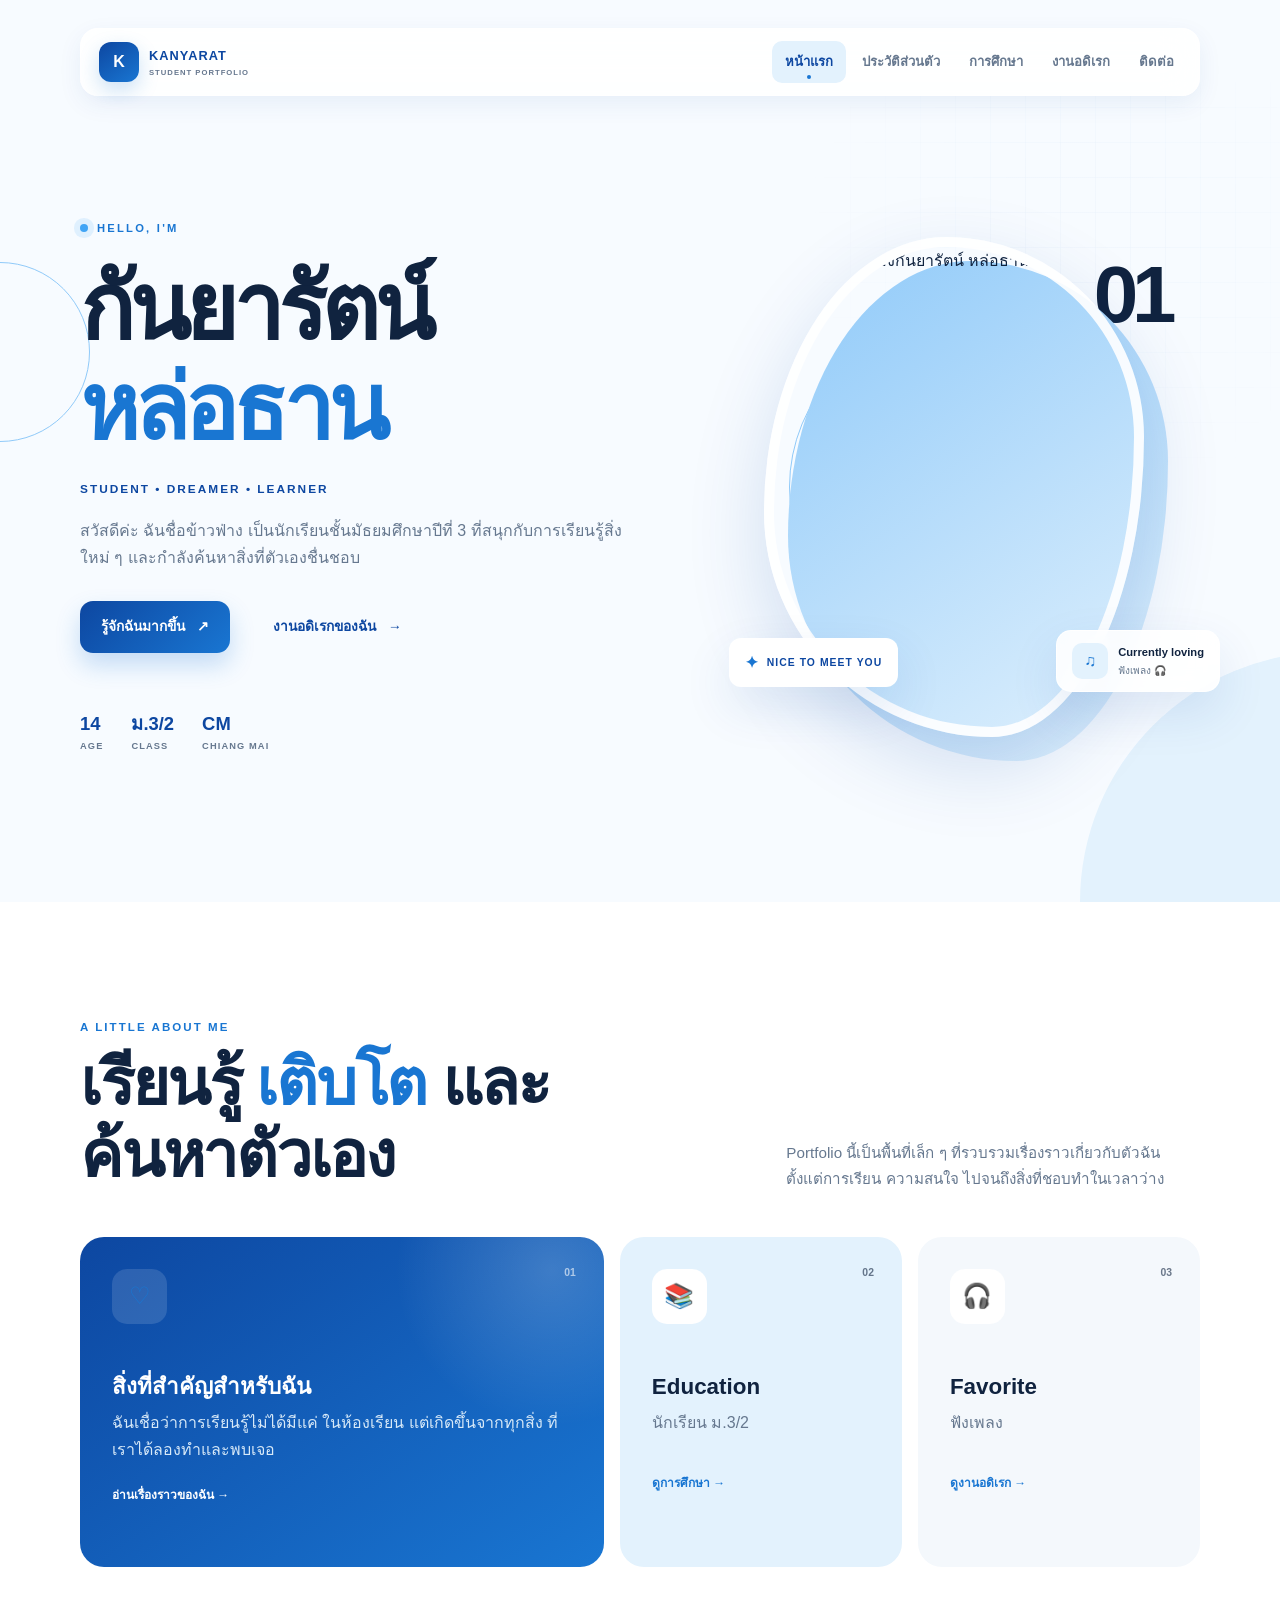
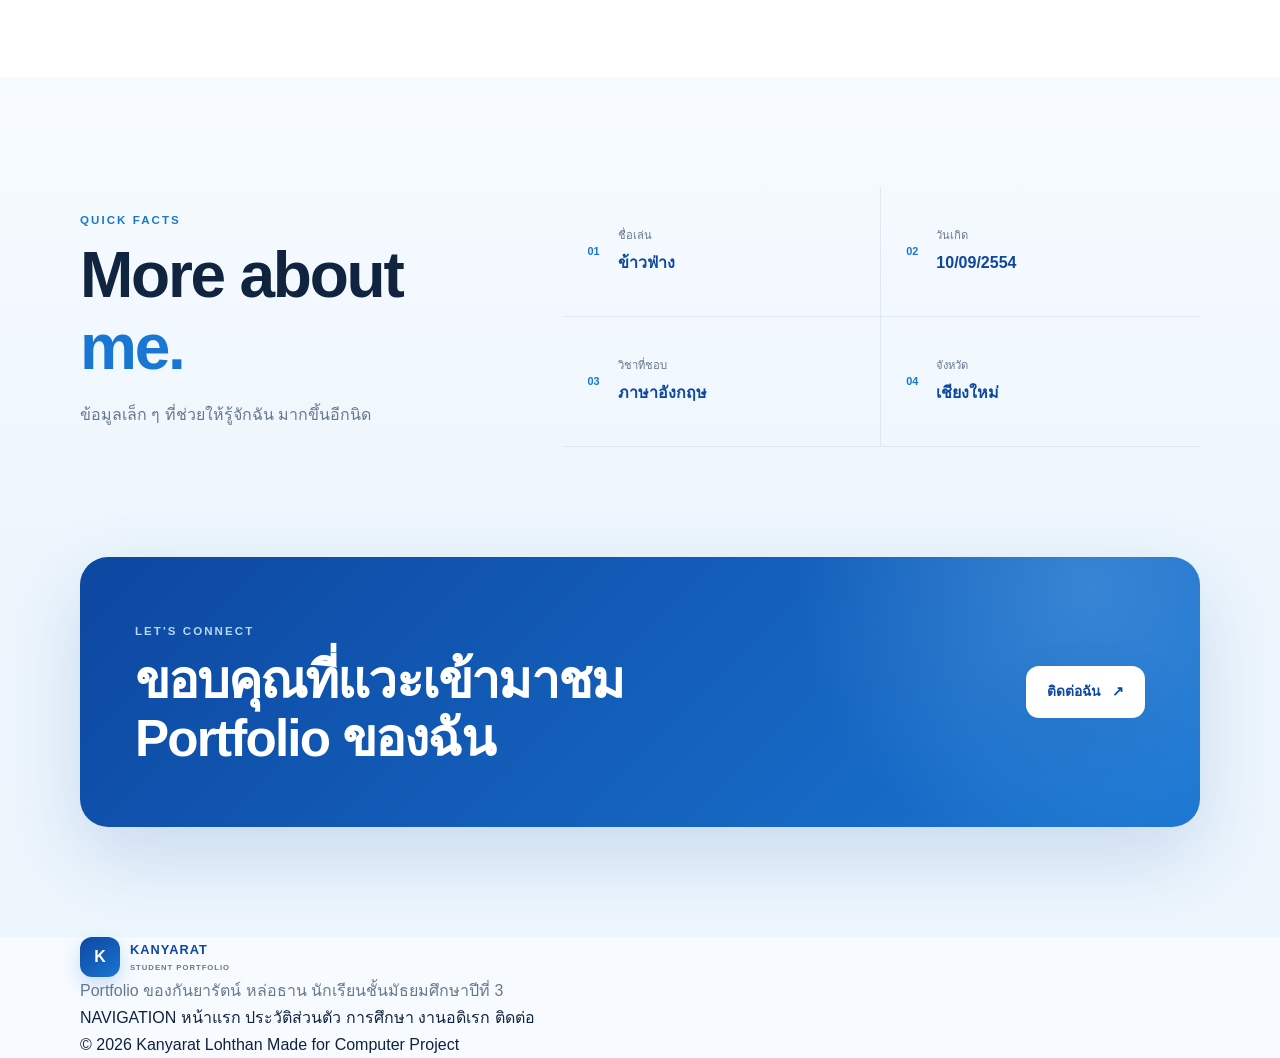
==== commit 053dd473: "Update index.html" ====
--- a/index.html
+++ b/index.html
@@ -130,7 +130,7 @@
 
                         <div class="hero-image">
                             <img
-                                src="https://placehold.co/520x650/1976D2/FFFFFF?text=KANYARAT"
+                                src="BeautyPlus-photo_booth-2026-09-04T03_12_05"
                                 alt="รูปโปรไฟล์ของกันยารัตน์ หล่อธาน"
                             >
                         </div>
--- a/style.css
+++ b/style.css
@@ -1,38 +1,50 @@
 /* =========================================================
-   MY PORTFOLIO
-   Modern Student Portfolio
+   KANYARAT STUDENT PORTFOLIO
+   Skyline Blue Edition
    HTML5 + CSS3
 ========================================================= */
 
 
 /* =========================================================
-   01. ROOT / RESET
+   01. VARIABLES
 ========================================================= */
 
 :root {
+
     --navy: #0D47A1;
     --blue: #1976D2;
-    --blue-light: #42A5F5;
-    --blue-soft: #90CAF9;
-    --blue-pale: #E3F2FD;
-
-    --background: #F8FBFF;
+    --sky: #42A5F5;
+    --soft-blue: #90CAF9;
+    --ice: #E3F2FD;
+
     --white: #FFFFFF;
-
-    --text: #0F172A;
-    --text-light: #64748B;
-    --border: #E2E8F0;
-
-    --shadow-sm: 0 8px 25px rgba(25, 118, 210, 0.08);
-    --shadow-md: 0 18px 45px rgba(25, 118, 210, 0.13);
-    --shadow-lg: 0 30px 70px rgba(13, 71, 161, 0.18);
-
-    --radius-sm: 12px;
-    --radius-md: 20px;
-    --radius-lg: 32px;
+    --background: #F7FBFF;
+
+    --text: #10233F;
+    --muted: #66788F;
+
+    --line: #DCE8F2;
+
+    --dark-footer: #082F6B;
+
+    --shadow-small:
+        0 8px 25px rgba(13, 71, 161, 0.07);
+
+    --shadow:
+        0 20px 50px rgba(13, 71, 161, 0.11);
+
+    --shadow-heavy:
+        0 30px 80px rgba(13, 71, 161, 0.16);
+
+    --radius: 24px;
 
     --transition: 0.3s ease;
 }
+
+
+/* =========================================================
+   02. RESET
+========================================================= */
 
 * {
     margin: 0;
@@ -45,16 +57,25 @@
 }
 
 body {
-    font-family: "Segoe UI", Tahoma, Arial, sans-serif;
+    min-height: 100vh;
+
+    overflow-x: hidden;
+
+    color: var(--text);
     background: var(--background);
-    color: var(--text);
+
+    font-family:
+        "Segoe UI",
+        Tahoma,
+        Arial,
+        sans-serif;
+
     line-height: 1.7;
-    overflow-x: hidden;
 }
 
 img {
+    display: block;
     max-width: 100%;
-    display: block;
 }
 
 a {
@@ -62,14 +83,14 @@
     text-decoration: none;
 }
 
-button,
-a {
-    -webkit-tap-highlight-color: transparent;
-}
-
-
-/* =========================================================
-   02. GLOBAL
+::selection {
+    color: var(--white);
+    background: var(--blue);
+}
+
+
+/* =========================================================
+   03. GLOBAL
 ========================================================= */
 
 .container {
@@ -78,69 +99,40 @@
 }
 
 .section {
-    padding: 100px 0;
-}
-
-.section-heading {
-    margin-bottom: 50px;
-}
-
-.section-heading.centered {
-    text-align: center;
-    max-width: 680px;
-    margin-left: auto;
-    margin-right: auto;
-}
-
-.section-heading h2,
-.section-heading h3 {
-    margin-top: 8px;
-}
-
-.section-heading p {
-    color: var(--text-light);
-    margin-top: 12px;
-}
-
-.section-label {
+    padding: 110px 0;
+}
+
+.section-kicker {
     display: inline-block;
-    color: var(--blue);
-    font-size: 0.78rem;
-    font-weight: 800;
-    letter-spacing: 0.16em;
-}
-
-.light-label {
-    color: #BDE3FF;
-}
-
-
-/* =========================================================
-   03. TYPOGRAPHY
-========================================================= */
+
+    color: var(--blue);
+
+    font-size: 0.72rem;
+    font-weight: 900;
+
+    letter-spacing: 0.18em;
+}
+
+.section-kicker.light {
+    color: #B7D9F5;
+}
 
 h1,
 h2,
-h3,
+h3 {
+    line-height: 1.12;
+}
+
+h1 {
+    letter-spacing: -0.055em;
+}
+
+h2 {
+    letter-spacing: -0.035em;
+}
+
 p {
-    margin-top: 0;
-}
-
-h1 {
-    font-size: clamp(2.8rem, 7vw, 5.5rem);
-    line-height: 1.08;
-    letter-spacing: -0.045em;
-}
-
-h2 {
-    font-size: clamp(2rem, 4vw, 3.2rem);
-    line-height: 1.15;
-    letter-spacing: -0.03em;
-}
-
-h3 {
-    font-size: 1.35rem;
-    line-height: 1.3;
+    color: var(--muted);
 }
 
 
@@ -150,95 +142,128 @@
 
 .site-header {
     position: sticky;
-    top: 15px;
     z-index: 1000;
-    padding-top: 15px;
+
+    top: 14px;
+
+    padding-top: 14px;
 }
 
 .navbar {
+    width: min(1120px, calc(100% - 40px));
     min-height: 68px;
+
+    margin: auto;
+    padding: 8px 12px 8px 18px;
+
     display: flex;
     align-items: center;
     justify-content: space-between;
 
-    padding: 10px 18px;
-
     background: rgba(255, 255, 255, 0.88);
+
+    border: 1px solid rgba(255,255,255,0.9);
+    border-radius: 18px;
+
+    box-shadow: var(--shadow-small);
+
     backdrop-filter: blur(18px);
     -webkit-backdrop-filter: blur(18px);
-
-    border: 1px solid rgba(255, 255, 255, 0.8);
-    border-radius: 18px;
-
-    box-shadow: var(--shadow-sm);
-}
-
-.logo {
+}
+
+.brand {
     display: flex;
     align-items: center;
     gap: 10px;
 
-    font-weight: 800;
     color: var(--navy);
-    white-space: nowrap;
-}
-
-.logo-mark {
-    width: 38px;
-    height: 38px;
+
+    font-weight: 900;
+}
+
+.brand-symbol {
+    width: 40px;
+    height: 40px;
 
     display: grid;
     place-items: center;
 
     color: var(--white);
-    background: linear-gradient(135deg, var(--navy), var(--blue-light));
+
+    background:
+        linear-gradient(
+            145deg,
+            var(--navy),
+            var(--blue)
+        );
 
     border-radius: 12px;
 
-    box-shadow: 0 8px 20px rgba(25, 118, 210, 0.22);
-}
-
-.nav-links {
-    display: flex;
-    align-items: center;
-    gap: 4px;
-}
-
-.nav-links a {
+    box-shadow:
+        0 8px 20px rgba(25,118,210,0.22);
+}
+
+.brand-text {
+    display: flex;
+    flex-direction: column;
+
+    font-size: 0.8rem;
+    letter-spacing: 0.08em;
+}
+
+.brand-text small {
+    color: var(--muted);
+
+    font-size: 0.48rem;
+    font-weight: 700;
+
+    letter-spacing: 0.13em;
+}
+
+.nav-menu {
+    display: flex;
+    align-items: center;
+    gap: 3px;
+}
+
+.nav-menu a {
     position: relative;
 
-    padding: 10px 14px;
-
-    color: var(--text-light);
-    font-size: 0.9rem;
-    font-weight: 600;
+    padding: 10px 13px;
+
+    color: var(--muted);
 
     border-radius: 10px;
 
+    font-size: 0.82rem;
+    font-weight: 700;
+
     transition: var(--transition);
 }
 
-.nav-links a:hover {
-    color: var(--blue);
-    background: var(--blue-pale);
-}
-
-.nav-links a.active {
+.nav-menu a:hover {
+    color: var(--blue);
+    background: var(--ice);
+}
+
+.nav-menu a.active {
     color: var(--navy);
-    background: var(--blue-pale);
-}
-
-.nav-links a.active::after {
+    background: var(--ice);
+}
+
+.nav-menu a.active::after {
     content: "";
 
     position: absolute;
+
     bottom: 4px;
     left: 50%;
 
-    width: 5px;
-    height: 5px;
+    width: 4px;
+    height: 4px;
 
     background: var(--blue);
+
     border-radius: 50%;
 
     transform: translateX(-50%);
@@ -246,964 +271,787 @@
 
 
 /* =========================================================
-   05. BUTTONS
-========================================================= */
-
-.btn {
+   05. BUTTON
+========================================================= */
+
+.button {
+    min-height: 52px;
+
+    padding: 0 21px;
+
     display: inline-flex;
     align-items: center;
     justify-content: center;
     gap: 12px;
 
-    min-height: 52px;
-    padding: 0 22px;
-
-    border-radius: 14px;
-
-    font-weight: 700;
-    font-size: 0.95rem;
+    border-radius: 13px;
+
+    font-size: 0.86rem;
+    font-weight: 800;
 
     transition: var(--transition);
 }
 
-.btn-primary {
+.button-primary {
     color: var(--white);
-    background: linear-gradient(135deg, var(--navy), var(--blue));
-
-    box-shadow: 0 12px 28px rgba(25, 118, 210, 0.25);
-}
-
-.btn-primary:hover {
-    transform: translateY(-3px);
-    box-shadow: 0 18px 35px rgba(25, 118, 210, 0.32);
-}
-
-.btn-outline {
+
+    background:
+        linear-gradient(
+            135deg,
+            var(--navy),
+            var(--blue)
+        );
+
+    box-shadow:
+        0 12px 25px rgba(25,118,210,0.23);
+}
+
+.button-primary:hover {
+    transform: translateY(-4px);
+
+    box-shadow:
+        0 18px 35px rgba(25,118,210,0.3);
+}
+
+.button-text {
+    color: var(--navy);
+}
+
+.button-text:hover {
+    color: var(--blue);
+    transform: translateX(4px);
+}
+
+.button-white {
     color: var(--navy);
     background: var(--white);
-    border: 1px solid var(--border);
-}
-
-.btn-outline:hover {
-    transform: translateY(-3px);
-    color: var(--blue);
-    border-color: var(--blue-soft);
-    box-shadow: var(--shadow-sm);
-}
-
-.btn-white {
+
+    box-shadow: var(--shadow);
+}
+
+.button-white:hover {
+    transform: translateY(-4px);
+}
+
+
+/* =========================================================
+   06. HOME HERO
+========================================================= */
+
+.hero {
+    position: relative;
+
+    min-height: 750px;
+
+    display: flex;
+    align-items: center;
+
+    overflow: hidden;
+
+    padding: 110px 0 120px;
+}
+
+.hero-grid-pattern {
+    position: absolute;
+
+    width: 600px;
+    height: 600px;
+
+    top: -150px;
+    right: -100px;
+
+    opacity: 0.4;
+
+    background-image:
+        linear-gradient(
+            rgba(25,118,210,0.06) 1px,
+            transparent 1px
+        ),
+        linear-gradient(
+            90deg,
+            rgba(25,118,210,0.06) 1px,
+            transparent 1px
+        );
+
+    background-size: 35px 35px;
+
+    mask-image:
+        radial-gradient(
+            circle,
+            black 20%,
+            transparent 70%
+        );
+}
+
+.hero-circle {
+    position: absolute;
+
+    border-radius: 50%;
+}
+
+.hero-circle-one {
+    width: 500px;
+    height: 500px;
+
+    right: -300px;
+    bottom: -250px;
+
+    background: var(--ice);
+}
+
+.hero-circle-two {
+    width: 180px;
+    height: 180px;
+
+    left: -90px;
+    top: 180px;
+
+    border: 1px solid var(--soft-blue);
+}
+
+.hero-layout {
+    position: relative;
+    z-index: 2;
+
+    display: grid;
+    grid-template-columns: 1fr 0.9fr;
+
+    align-items: center;
+
+    gap: 80px;
+}
+
+.hero-copy {
+    animation: slideUp 0.8s ease both;
+}
+
+.mini-label {
+    display: flex;
+    align-items: center;
+    gap: 9px;
+
+    margin-bottom: 20px;
+
+    color: var(--blue);
+
+    font-size: 0.7rem;
+    font-weight: 900;
+
+    letter-spacing: 0.2em;
+}
+
+.mini-label span {
+    width: 8px;
+    height: 8px;
+
+    background: var(--sky);
+
+    border-radius: 50%;
+
+    box-shadow:
+        0 0 0 6px rgba(66,165,245,0.13);
+}
+
+.hero h1 {
+    max-width: 650px;
+
+    font-size:
+        clamp(
+            3.5rem,
+            7vw,
+            6.3rem
+        );
+}
+
+.hero h1 strong {
+    display: block;
+
+    color: var(--blue);
+
+    font-weight: 900;
+}
+
+.hero-role {
+    margin-top: 20px;
+
+    color: var(--navy);
+
+    font-size: 0.74rem;
+    font-weight: 900;
+
+    letter-spacing: 0.17em;
+}
+
+.hero-description {
+    max-width: 550px;
+
+    margin-top: 18px;
+
+    font-size: 1rem;
+}
+
+.hero-actions {
+    display: flex;
+    align-items: center;
+    gap: 22px;
+
+    margin-top: 30px;
+}
+
+.hero-meta {
+    display: flex;
+    align-items: center;
+    gap: 28px;
+
+    margin-top: 55px;
+}
+
+.hero-meta div {
+    display: flex;
+    flex-direction: column;
+}
+
+.hero-meta strong {
+    color: var(--navy);
+
+    font-size: 1.15rem;
+}
+
+.hero-meta span {
+    color: var(--muted);
+
+    font-size: 0.58rem;
+    font-weight: 800;
+
+    letter-spacing: 0.12em;
+}
+
+
+/* =========================================================
+   07. HERO VISUAL
+========================================================= */
+
+.hero-visual {
+    position: relative;
+
+    min-height: 590px;
+
+    display: flex;
+    align-items: center;
+    justify-content: center;
+}
+
+.visual-number {
+    position: absolute;
+
+    top: 35px;
+    right: 30px;
+
+    color: var(--blue-soft);
+
+    font-size: 5rem;
+    font-weight: 900;
+
+    letter-spacing: -0.08em;
+}
+
+.visual-line {
+    position: absolute;
+
+    width: 330px;
+    height: 330px;
+
+    border: 1px solid var(--soft-blue);
+
+    border-radius: 50%;
+}
+
+.hero-image-wrap {
+    position: relative;
+
+    width: min(380px, 75vw);
+    height: 500px;
+}
+
+.image-back-shape {
+    position: absolute;
+
+    width: 100%;
+    height: 100%;
+
+    top: 24px;
+    left: 24px;
+
+    background:
+        linear-gradient(
+            145deg,
+            var(--soft-blue),
+            var(--ice)
+        );
+
+    border-radius:
+        48% 52% 40% 60% /
+        55% 40% 60% 45%;
+}
+
+.hero-image {
+    position: relative;
+    z-index: 2;
+
+    width: 100%;
+    height: 100%;
+
+    overflow: hidden;
+
+    border:
+        10px solid
+        rgba(255,255,255,0.9);
+
+    border-radius:
+        48% 52% 40% 60% /
+        55% 40% 60% 45%;
+
+    box-shadow: var(--shadow-heavy);
+
+    transition: var(--transition);
+}
+
+.hero-image:hover {
+    transform: rotate(-2deg) scale(1.015);
+}
+
+.hero-image img {
+    width: 100%;
+    height: 100%;
+
+    object-fit: cover;
+
+    transition: transform 0.6s ease;
+}
+
+.hero-image:hover img {
+    transform: scale(1.05);
+}
+
+.image-tag {
+    position: absolute;
+    z-index: 4;
+
+    left: -35px;
+    bottom: 50px;
+
+    padding: 11px 16px;
+
+    display: flex;
+    align-items: center;
+    gap: 8px;
+
     color: var(--navy);
     background: var(--white);
-    box-shadow: var(--shadow-md);
-}
-
-.btn-white:hover {
-    transform: translateY(-3px);
-    box-shadow: var(--shadow-lg);
-}
-
-
-/* =========================================================
-   06. HERO
-========================================================= */
-
-.hero {
-    position: relative;
-    min-height: calc(100vh - 80px);
-
-    display: flex;
-    align-items: center;
-
-    padding: 100px 0 120px;
-
-    overflow: hidden;
-}
-
-.hero::before {
-    content: "";
-
+
+    border-radius: 12px;
+
+    box-shadow: var(--shadow);
+
+    font-size: 0.65rem;
+    font-weight: 900;
+
+    letter-spacing: 0.1em;
+}
+
+.image-tag span {
+    color: var(--blue);
+    font-size: 1rem;
+}
+
+.floating-note {
     position: absolute;
-    width: 600px;
-    height: 600px;
-
-    top: -300px;
-    right: -200px;
-
-    background: radial-gradient(
-        circle,
-        rgba(144, 202, 249, 0.35),
-        transparent 70%
-    );
-}
-
-.hero::after {
-    content: "";
-
-    position: absolute;
-    width: 450px;
-    height: 450px;
-
-    bottom: -250px;
-    left: -200px;
-
-    background: radial-gradient(
-        circle,
-        rgba(66, 165, 245, 0.13),
-        transparent 70%
-    );
-}
-
-.hero-grid {
-    position: relative;
-    z-index: 2;
-
-    display: grid;
-    grid-template-columns: 1.05fr 0.95fr;
-
-    align-items: center;
-    gap: 70px;
-}
-
-.hero-content {
-    max-width: 650px;
-}
-
-.eyebrow {
-    display: inline-flex;
+    z-index: 5;
+
+    right: -20px;
+    bottom: 90px;
+
+    padding: 12px 15px;
+
+    display: flex;
     align-items: center;
     gap: 10px;
 
-    margin-bottom: 25px;
-    padding: 8px 13px;
-
-    color: var(--blue);
-    background: var(--blue-pale);
-
-    border-radius: 100px;
-
-    font-size: 0.75rem;
-    font-weight: 800;
-    letter-spacing: 0.13em;
-}
-
-.status-dot {
-    width: 7px;
-    height: 7px;
-
-    background: #22C55E;
-    border-radius: 50%;
-
-    box-shadow: 0 0 0 5px rgba(34, 197, 94, 0.12);
-}
-
-.hero h1 span {
-    color: var(--blue);
-}
-
-.hero-subtitle {
-    max-width: 560px;
-
-    margin: 25px 0 32px;
-
-    color: var(--text-light);
-    font-size: 1.08rem;
-}
-
-.hero-buttons {
-    display: flex;
-    flex-wrap: wrap;
-    gap: 12px;
-}
-
-.hero-stats {
-    display: flex;
-    align-items: center;
-    gap: 22px;
-
-    margin-top: 55px;
-}
-
-.hero-stats div:not(.stat-line) {
-    display: flex;
-    flex-direction: column;
-}
-
-.hero-stats strong {
-    color: var(--navy);
-    font-size: 1.3rem;
-}
-
-.hero-stats span {
-    color: var(--text-light);
-    font-size: 0.75rem;
-}
-
-.stat-line {
-    width: 1px;
-    height: 35px;
-    background: var(--border);
-}
-
-
-/* =========================================================
-   07. HERO VISUAL
-========================================================= */
-
-.hero-visual {
-    position: relative;
-
-    min-height: 570px;
+    background:
+        rgba(255,255,255,0.9);
+
+    border: 1px solid rgba(255,255,255,0.9);
+    border-radius: 15px;
+
+    box-shadow: var(--shadow);
+
+    backdrop-filter: blur(10px);
+
+    transition: var(--transition);
+}
+
+.floating-note:hover {
+    transform: translateY(-5px);
+}
+
+.floating-note > span {
+    width: 36px;
+    height: 36px;
 
     display: grid;
     place-items: center;
-}
-
-.profile-frame {
+
+    color: var(--blue);
+
+    background: var(--ice);
+
+    border-radius: 10px;
+}
+
+.floating-note strong,
+.floating-note small {
+    display: block;
+}
+
+.floating-note strong {
+    font-size: 0.7rem;
+}
+
+.floating-note small {
+    color: var(--muted);
+
+    font-size: 0.63rem;
+}
+
+
+/* =========================================================
+   08. INTRO BENTO
+========================================================= */
+
+.intro {
+    background: var(--white);
+}
+
+.section-top {
+    display: grid;
+    grid-template-columns: 1fr 0.65fr;
+
+    align-items: end;
+
+    gap: 70px;
+
+    margin-bottom: 45px;
+}
+
+.section-top h2 {
+    max-width: 600px;
+
+    margin-top: 9px;
+
+    font-size:
+        clamp(
+            2.3rem,
+            5vw,
+            4rem
+        );
+}
+
+.section-top h2 span {
+    color: var(--blue);
+}
+
+.section-top > p {
+    font-size: 0.95rem;
+}
+
+.intro-bento {
+    display: grid;
+    grid-template-columns: 1.3fr 0.7fr 0.7fr;
+
+    gap: 16px;
+}
+
+.bento-main,
+.bento-small {
     position: relative;
-    z-index: 3;
-
-    width: min(380px, 80vw);
-    aspect-ratio: 4 / 5;
-
-    padding: 10px;
-
-    background: linear-gradient(
-        145deg,
-        rgba(255,255,255,0.95),
-        rgba(227,242,253,0.9)
-    );
-
-    border-radius: 46% 54% 52% 48% / 45% 42% 58% 55%;
-
-    box-shadow: var(--shadow-lg);
+
+    min-height: 330px;
+
+    padding: 32px;
+
+    overflow: hidden;
+
+    border-radius: var(--radius);
 
     transition: var(--transition);
 }
 
-.profile-frame:hover {
-    transform: rotate(-2deg) scale(1.02);
-}
-
-.profile-image {
-    width: 100%;
-    height: 100%;
-
-    overflow: hidden;
-
-    border-radius: inherit;
-
-    background: var(--blue-pale);
-}
-
-.profile-image img {
-    width: 100%;
-    height: 100%;
-    object-fit: cover;
-
-    transition: transform 0.6s ease;
-}
-
-.profile-frame:hover .profile-image img {
-    transform: scale(1.04);
-}
-
-.profile-orbit {
-    position: absolute;
-
-    border: 1px solid rgba(25, 118, 210, 0.18);
-    border-radius: 50%;
-}
-
-.orbit-one {
-    width: 480px;
-    height: 480px;
-}
-
-.orbit-two {
-    width: 570px;
-    height: 570px;
-    border-style: dashed;
-}
-
-.profile-decoration {
-    position: absolute;
-    z-index: 5;
-
-    display: grid;
-    place-items: center;
-
-    color: var(--blue);
-    background: var(--white);
-
-    box-shadow: var(--shadow-md);
-
-    border-radius: 16px;
-}
-
-.decoration-top {
-    top: 65px;
-    right: 15px;
-
-    width: 55px;
-    height: 55px;
-
+.bento-main:hover,
+.bento-small:hover {
+    transform: translateY(-7px);
+    box-shadow: var(--shadow);
+}
+
+.bento-main {
     color: var(--white);
-    background: var(--blue);
-
-    font-size: 1.5rem;
-}
-
-.decoration-bottom {
-    bottom: 65px;
-    left: 10px;
-
-    width: 80px;
-    height: 42px;
-
-    display: flex;
-    justify-content: center;
-    gap: 5px;
-}
-
-.decoration-bottom span {
-    width: 6px;
-    height: 6px;
-    background: var(--blue-soft);
-    border-radius: 50%;
-}
-
-.floating-card {
-    position: absolute;
-    z-index: 6;
-
-    display: flex;
-    align-items: center;
-    gap: 10px;
-
-    padding: 12px 15px;
-
-    background: rgba(255,255,255,0.92);
-    backdrop-filter: blur(15px);
-
-    border: 1px solid rgba(255,255,255,0.9);
-    border-radius: 16px;
-
-    box-shadow: var(--shadow-md);
-
-    transition: var(--transition);
-}
-
-.floating-card:hover {
-    transform: translateY(-5px);
-}
-
-.floating-card-top {
-    top: 150px;
-    left: 0;
-}
-
-.floating-card-bottom {
-    right: 0;
-    bottom: 130px;
-}
-
-.floating-icon {
-    width: 38px;
-    height: 38px;
-
-    display: grid;
-    place-items: center;
-
-    background: var(--blue-pale);
-    border-radius: 11px;
-}
-
-.floating-card strong,
-.floating-card small {
-    display: block;
-}
-
-.floating-card strong {
-    font-size: 0.8rem;
-}
-
-.floating-card small {
-    color: var(--text-light);
-    font-size: 0.67rem;
-}
-
-
-/* =========================================================
-   08. INTRO CARDS
-========================================================= */
-
-.intro-section {
-    background: var(--white);
-}
-
-.intro-grid {
-    display: grid;
-    grid-template-columns: 1.3fr 1fr 1fr;
-    gap: 20px;
-}
-
-.intro-card {
-    position: relative;
-
-    min-height: 310px;
-
-    padding: 32px;
-
-    overflow: hidden;
-
-    border-radius: var(--radius-lg);
-
-    transition: var(--transition);
-}
-
-.intro-card:hover {
-    transform: translateY(-8px);
-    box-shadow: var(--shadow-md);
-}
-
-.intro-card-main {
-    color: var(--white);
+
     background:
         radial-gradient(
             circle at 90% 10%,
             rgba(255,255,255,0.18),
-            transparent 30%
+            transparent 28%
         ),
-        linear-gradient(145deg, var(--navy), var(--blue));
-}
-
-.intro-card-blue {
-    background: var(--blue-pale);
-}
-
-.intro-card-light {
-    background: #F1F7FC;
-}
-
-.card-number {
+        linear-gradient(
+            145deg,
+            var(--navy),
+            var(--blue)
+        );
+}
+
+.bento-small {
+    background: #F5F9FD;
+}
+
+.blue-box {
+    background: var(--ice);
+}
+
+.light-box {
+    background: #F4F8FC;
+}
+
+.bento-index {
     position: absolute;
-    top: 25px;
+
+    top: 27px;
     right: 28px;
 
+    font-size: 0.65rem;
+    font-weight: 900;
+
+    opacity: 0.6;
+}
+
+.bento-icon {
+    width: 55px;
+    height: 55px;
+
+    display: grid;
+    place-items: center;
+
+    margin-bottom: 50px;
+
+    color: var(--blue);
+
+    background: rgba(255,255,255,0.13);
+
+    border-radius: 15px;
+
+    font-size: 1.5rem;
+}
+
+.bento-small .bento-icon {
+    background: var(--white);
+}
+
+.bento-main h3,
+.bento-small h3 {
+    margin-bottom: 10px;
+
+    font-size: 1.4rem;
+}
+
+.bento-main p {
+    max-width: 480px;
+
+    color: #D7E9F8;
+}
+
+.bento-small p {
+    margin-bottom: 15px;
+}
+
+.bento-main a,
+.bento-small a {
+    display: inline-block;
+
+    margin-top: 22px;
+
     font-size: 0.75rem;
-    font-weight: 800;
-
-    opacity: 0.55;
-}
-
-.card-icon {
+    font-weight: 900;
+}
+
+.bento-main a {
+    color: var(--white);
+}
+
+.bento-small a {
+    color: var(--blue);
+}
+
+
+/* =========================================================
+   09. QUICK FACTS
+========================================================= */
+
+.highlight {
+    background:
+        linear-gradient(
+            180deg,
+            var(--background),
+            #EDF6FD
+        );
+}
+
+.highlight-layout {
+    display: grid;
+    grid-template-columns: 0.75fr 1.25fr;
+
+    gap: 100px;
+
+    align-items: center;
+}
+
+.highlight-title h2 {
+    margin-top: 8px;
+
+    font-size:
+        clamp(
+            2.4rem,
+            5vw,
+            4rem
+        );
+}
+
+.highlight-title h2 span {
+    color: var(--blue);
+}
+
+.highlight-title p {
+    max-width: 330px;
+
+    margin-top: 18px;
+}
+
+.fact-list {
+    display: grid;
+    grid-template-columns: repeat(2, 1fr);
+}
+
+.fact-item {
+    min-height: 130px;
+
+    padding: 25px;
+
+    display: flex;
+    align-items: center;
+
+    gap: 18px;
+
+    border-bottom: 1px solid var(--line);
+}
+
+.fact-item:nth-child(odd) {
+    border-right: 1px solid var(--line);
+}
+
+.fact-icon {
+    color: var(--blue);
+
+    font-size: 0.68rem;
+    font-weight: 900;
+}
+
+.fact-item small,
+.fact-item strong {
     display: block;
-    margin-bottom: 35px;
-
-    font-size: 2.3rem;
-}
-
-.intro-card h3 {
-    margin-bottom: 12px;
-}
-
-.intro-card p {
-    margin-bottom: 25px;
-    color: inherit;
-    opacity: 0.8;
-}
-
-.text-link {
-    font-size: 0.9rem;
-    font-weight: 800;
-}
-
-.intro-card-main .text-link {
-    color: var(--white);
-}
-
-
-/* =========================================================
-   09. CTA
-========================================================= */
-
-.cta-section {
-    padding: 90px 0;
-}
-
-.cta-box {
-    position: relative;
+}
+
+.fact-item small {
+    color: var(--muted);
+
+    font-size: 0.7rem;
+}
+
+.fact-item strong {
+    margin-top: 4px;
+
+    color: var(--navy);
+
+    font-size: 1rem;
+}
+
+
+/* =========================================================
+   10. HOME CTA
+========================================================= */
+
+.home-cta {
+    padding: 0 0 110px;
+
+    background: #EDF6FD;
+}
+
+.cta-panel {
+    min-height: 270px;
+
+    padding: 45px 55px;
 
     display: flex;
     align-items: center;
     justify-content: space-between;
 
     gap: 30px;
-
-    padding: 55px;
-
-    overflow: hidden;
 
     color: var(--white);
 
     background:
         radial-gradient(
-            circle at 85% 20%,
+            circle at 90% 10%,
             rgba(144,202,249,0.28),
-            transparent 30%
+            transparent 28%
         ),
-        linear-gradient(135deg, var(--navy), #1565C0);
-
-    border-radius: var(--radius-lg);
-
-    box-shadow: var(--shadow-lg);
-}
-
-.cta-box h2 {
-    margin: 8px 0 10px;
-}
-
-.cta-box p {
-    color: #D8ECFF;
-}
-
-
-/* =========================================================
-   10. PAGE HERO
-========================================================= */
-
-.page-hero {
+        linear-gradient(
+            135deg,
+            var(--navy),
+            var(--blue)
+        );
+
+    border-radius: 28px;
+
+    box-shadow: var(--shadow-heavy);
+}
+
+.cta-panel h2 {
+    max-width: 650px;
+
+    margin-top: 9px;
+
+    font-size:
+        clamp(
+            2rem,
+            4vw,
+            3.2rem
+        );
+}
+
+
+/* =========================================================
+   11. PAGE HEADER
+========================================================= */
+
+.page-header {
     position: relative;
 
     padding: 100px 0 80px;
+
+    overflow: hidden;
 
     background:
         radial-gradient(
-            circle at 85% 20%,
-            rgba(144,202,249,0.28),
+            circle at 90% 20%,
+            rgba(144,202,249,0.35),
             transparent 30%
-        ),
-        linear-gradient(
-            180deg,
-            #EDF7FF,
-            var(--background)
-        );
-}
-
-.page-hero h1 {
-    max-width: 750px;
-    margin-top: 8px;
-
-    font-size: clamp(2.5rem, 6vw, 4.5rem);
-}
-
-.page-hero p {
-    max-width: 620px;
-    margin-top: 15px;
-
-    color: var(--text-light);
-    font-size: 1.05rem;
-}
-
-
-/* =========================================================
-   11. PROFILE PAGE
-========================================================= */
-
-.profile-section {
-    background: var(--white);
-}
-
-.profile-layout {
-    display: grid;
-    grid-template-columns: 0.85fr 1.15fr;
-    align-items: center;
-    gap: 80px;
-}
-
-.profile-large-image {
-    position: relative;
-    max-width: 450px;
-}
-
-.profile-large-image img {
-    position: relative;
-    z-index: 2;
-
-    width: 100%;
-
-    border-radius: 38px 38px 38px 100px;
-
-    box-shadow: var(--shadow-lg);
-}
-
-.image-accent {
-    position: absolute;
-
-    width: 100%;
-    height: 100%;
-
-    top: 22px;
-    left: 22px;
-
-    background: var(--blue-pale);
-
-    border-radius: 38px 38px 38px 100px;
-}
-
-.profile-info h2 {
-    margin: 8px 0 20px;
-}
-
-.profile-info h2 span {
-    color: var(--blue);
-}
-
-.profile-description {
-    margin-bottom: 30px;
-    color: var(--text-light);
-}
-
-.info-grid {
-    display: grid;
-    grid-template-columns: repeat(2, 1fr);
-
-    border-top: 1px solid var(--border);
-}
-
-.info-item {
-    padding: 18px 20px;
-
-    border-bottom: 1px solid var(--border);
-}
-
-.info-item:nth-child(odd) {
-    border-right: 1px solid var(--border);
-}
-
-.info-item span,
-.info-item strong {
-    display: block;
-}
-
-.info-item span {
-    margin-bottom: 4px;
-
-    color: var(--text-light);
-    font-size: 0.75rem;
-}
-
-.info-item strong {
-    font-size: 0.92rem;
-}
-
-.about-section {
-    background: #F1F7FC;
-}
-
-.about-grid {
-    display: grid;
-    grid-template-columns: 0.8fr 1.2fr;
-    gap: 80px;
-}
-
-.about-text {
-    color: var(--text-light);
-}
-
-.about-text p + p {
-    margin-top: 20px;
-}
-
-.quote-box {
-    position: relative;
-
-    margin-top: 35px;
-    padding: 28px 30px;
-
-    color: var(--navy);
-    background: var(--white);
-
-    border-left: 4px solid var(--blue);
-    border-radius: 0 18px 18px 0;
-
-    box-shadow: var(--shadow-sm);
-}
-
-.quote-box span {
-    position: absolute;
-
-    top: -15px;
-    left: 20px;
-
-    color: var(--blue-soft);
-    font-size: 4rem;
-    line-height: 1;
-}
-
-.quote-box p {
-    margin: 0;
-    font-weight: 700;
-}
-
-
-/* =========================================================
-   12. EDUCATION TIMELINE
-========================================================= */
-
-.timeline {
-    position: relative;
-
-    max-width: 850px;
-    margin: 0 auto;
-}
-
-.timeline::before {
-    content: "";
-
-    position: absolute;
-
-    top: 10px;
-    bottom: 10px;
-    left: 20px;
-
-    width: 2px;
-
-    background: linear-gradient(
-        var(--blue-soft),
-        var(--blue),
-        var(--blue-soft)
-    );
-}
-
-.timeline-item {
-    position: relative;
-
-    display: grid;
-    grid-template-columns: 50px 1fr;
-
-    gap: 20px;
-
-    padding-bottom: 55px;
-}
-
-.timeline-item:last-child {
-    padding-bottom: 0;
-}
-
-.timeline-dot {
-    position: relative;
-    z-index: 2;
-
-    width: 42px;
-    height: 42px;
-
-    background: var(--white);
-
-    border: 7px solid var(--blue-soft);
-    border-radius: 50%;
-
-    box-shadow: 0 0 0 7px rgba(144, 202, 249, 0.15);
-}
-
-.timeline-item.current .timeline-dot {
-    border-color: var(--blue);
-
-    box-shadow:
-        0 0 0 7px rgba(25,118,210,0.12),
-        0 0 25px rgba(25,118,210,0.2);
-}
-
-.timeline-content {
-    padding: 25px 28px;
-
-    background: var(--white);
-
-    border: 1px solid var(--border);
-    border-radius: 22px;
-
-    box-shadow: var(--shadow-sm);
-
-    transition: var(--transition);
-}
-
-.timeline-content:hover {
-    transform: translateX(6px);
-    box-shadow: var(--shadow-md);
-}
-
-.timeline-year {
-    display: inline-block;
-
-    margin-bottom: 8px;
-    padding: 5px 10px;
-
-    color: var(--blue);
-    background: var(--blue-pale);
-
-    border-radius: 100px;
-
-    font-size: 0.72rem;
-    font-weight: 800;
-}
-
-.timeline-content h3 {
-    margin-bottom: 8px;
-}
-
-.timeline-content p {
-    color: var(--text-light);
-}
-
-
-/* =========================================================
-   13. EDUCATION HIGHLIGHT
-========================================================= */
-
-.education-highlight {
-    padding: 90px 0;
-
-    color: var(--white);
-
-    background:
-        radial-gradient(
-            circle at 80% 20%,
-            rgba(66,165,245,0.25),
-            transparent 30%
-        ),
-        var(--navy);
-}
-
-.highlight-heading {
-    margin-bottom: 35px;
-}
-
-.highlight-grid {
-    display: grid;
-    grid-template-columns: repeat(4, 1fr);
-    gap: 15px;
-}
-
-.highlight-item {
-    padding: 25px;
-
-    background: rgba(255,255,255,0.08);
-
-    border: 1px solid rgba(255,255,255,0.12);
-    border-radius: 20px;
-
-    transition: var(--transition);
-}
-
-.highlight-item:hover {
-    transform: translateY(-5px);
-    background: rgba(255,255,255,0.12);
-}
-
-.highlight-item span,
-.highlight-item small,
-.highlight-item strong {
-    display: block;
-}
-
-.highlight-item span {
-    margin-bottom: 18px;
-    font-size: 1.8rem;
-}
-
-.highlight-item small {
-    color: #B7D8F4;
-    font-size: 0.72rem;
-}
-
-.highlight-item strong {
-    margin-top: 5px;
-}
-
-
-/* =========================================================
-   14. TABLE
-========================================================= */
-
-.table-wrapper {
-    overflow-x: auto;
-
-    border: 1px solid var(--border);
-    border-radius: 20px;
-
-    background: var(--white);
-    box-shadow: var(--shadow-sm);
-}
-
-.education-table {
-    width: 100%;
-    min-width: 650px;
-
-    border-collapse: collapse;
-}
-
-.education-table th,
-.education-table td {
-    padding: 18px 22px;
-
-    text-align: left;
-
-    border-bottom: 1px solid var(--border);
-}
-
-.education-table th {
-    color: var(--navy);
-    background: var(--blue-pale);
-
-    font-size: 0.82rem;
-}
-
-.education-table td {
-    color: var(--text-light);
-}
-
-.education-table tbody tr:last-child td {
-    border-bottom: none;
-}
-
-.education-table tbody tr {
-    transition: var(--transition);
-}
-
-.education-table tbody tr:hover {
-    background: #F8FBFF;
-}
-
-.table-badge {
-    display: inline-block;
-
-    padding: 5px 10px;
-
-    color: var(--text-light);
-    background: #F1F5F9;
-
-    border-radius: 100px;
-
-    font-size: 0.7rem;
-    font-weight: 700;
-}
-
-.active-badge {
-    color: #166534;
-    background: #DCFCE7;
-}
-
-
-/* =========================================================
-   15. HOBBY
-========================================================= */
-
-.hobby-hero {
-    background:
-        radial-gradient(
-            circle at 85% 20%,
-            rgba(144,202,249,0.3),
-            transparent 28%
         ),
         linear-gradient(
             180deg,
@@ -1212,788 +1060,117 @@
         );
 }
 
-.hobby-section {
-    background: var(--white);
-}
-
-.hobby-grid {
-    display: grid;
-    grid-template-columns: repeat(3, 1fr);
-    gap: 20px;
-}
-
-.hobby-card {
-    position: relative;
-
-    min-height: 330px;
-
-    padding: 30px;
-
-    overflow: hidden;
-
-    background: #F7FAFD;
-
-    border: 1px solid var(--border);
-    border-radius: 28px;
-
-    transition: var(--transition);
-}
-
-.hobby-card::after {
+.page-header::after {
     content: "";
 
     position: absolute;
 
-    width: 160px;
-    height: 160px;
-
-    right: -80px;
-    bottom: -80px;
-
-    background: var(--blue-pale);
+    width: 250px;
+    height: 250px;
+
+    right: -120px;
+    bottom: -150px;
+
+    border: 1px solid var(--soft-blue);
 
     border-radius: 50%;
-
-    transition: var(--transition);
-}
-
-.hobby-card:hover {
-    transform: translateY(-9px);
-
-    border-color: rgba(66,165,245,0.35);
-
-    box-shadow: var(--shadow-md);
-}
-
-.hobby-card:hover::after {
-    transform: scale(1.3);
-}
-
-.hobby-featured {
-    color: var(--white);
-    background: linear-gradient(
-        145deg,
-        var(--navy),
-        var(--blue)
-    );
-}
-
-.hobby-featured::after {
-    background: rgba(255,255,255,0.1);
-}
-
-.hobby-icon {
+}
+
+.page-header-content {
     position: relative;
     z-index: 2;
-
-    width: 65px;
-    height: 65px;
-
+}
+
+.page-header h1 {
+    margin-top: 10px;
+
+    font-size:
+        clamp(
+            3rem,
+            7vw,
+            5.5rem
+        );
+}
+
+.page-header h1 span {
+    color: var(--blue);
+}
+
+.page-header p {
+    max-width: 600px;
+
+    margin-top: 16px;
+
+    font-size: 1rem;
+}
+
+
+/* =========================================================
+   12. PROFILE
+========================================================= */
+
+.profile-section {
+    background: var(--white);
+}
+
+.profile-layout {
     display: grid;
-    place-items: center;
-
-    margin-bottom: 25px;
-
-    background: var(--white);
-    border-radius: 18px;
-
-    font-size: 1.9rem;
-
-    box-shadow: var(--shadow-sm);
-}
-
-.hobby-number {
+    grid-template-columns: 0.8fr 1.2fr;
+
+    gap: 90px;
+
+    align-items: center;
+}
+
+.profile-photo-area {
+    position: relative;
+
+    max-width: 430px;
+
+    margin: auto;
+}
+
+.profile-photo-number {
     position: absolute;
 
-    top: 30px;
-    right: 30px;
-
-    color: var(--blue);
-    font-size: 0.75rem;
+    top: -35px;
+    left: -30px;
+
+    color: var(--soft-blue);
+
+    font-size: 4rem;
     font-weight: 900;
 }
 
-.hobby-featured .hobby-number {
-    color: #BDE3FF;
-}
-
-.hobby-card h3,
-.hobby-card p,
-.hobby-tag {
+.profile-photo {
     position: relative;
     z-index: 2;
-}
-
-.hobby-card h3 {
-    margin-bottom: 12px;
-}
-
-.hobby-card p {
-    color: var(--text-light);
-}
-
-.hobby-featured p {
-    color: #D8ECFF;
-}
-
-.hobby-tag {
-    display: inline-block;
-
-    margin-top: 25px;
-    padding: 5px 10px;
-
-    color: var(--blue);
-    background: var(--blue-pale);
-
-    border-radius: 100px;
-
-    font-size: 0.68rem;
-    font-weight: 800;
-}
-
-.hobby-featured .hobby-tag {
-    color: var(--white);
-    background: rgba(255,255,255,0.13);
-}
-
-.hobby-quote {
-    padding: 100px 0;
-
-    color: var(--white);
-
-    background:
-        radial-gradient(
-            circle at 80% 20%,
-            rgba(66,165,245,0.25),
-            transparent 30%
-        ),
-        var(--navy);
-}
-
-.quote-content {
-    max-width: 850px;
-    margin: auto;
-    text-align: center;
-}
-
-.big-quote {
-    display: block;
-
-    color: var(--blue-soft);
-
-    font-family: Georgia, serif;
-    font-size: 5rem;
-    line-height: 0.6;
-}
-
-.quote-content h2 {
-    margin-top: 20px;
-}
-
-
-/* =========================================================
-   16. CONTACT
-========================================================= */
-
-.contact-section {
-    background: var(--white);
-}
-
-.contact-grid {
-    display: grid;
-    grid-template-columns: 0.9fr 1.1fr;
-    align-items: center;
-    gap: 80px;
-}
-
-.contact-intro h2 {
-    margin: 10px 0 20px;
-    font-size: clamp(2.5rem, 5vw, 4rem);
-}
-
-.contact-intro h2 span {
-    color: var(--blue);
-}
-
-.contact-intro > p {
-    max-width: 500px;
-    color: var(--text-light);
-}
-
-.contact-decoration {
-    display: flex;
-    gap: 8px;
-    margin-top: 40px;
-}
-
-.contact-decoration div {
-    width: 10px;
-    height: 10px;
-
-    background: var(--blue-soft);
-    border-radius: 50%;
-}
-
-.contact-decoration div:nth-child(2) {
-    background: var(--blue);
-}
-
-.contact-decoration div:nth-child(3) {
-    background: var(--navy);
-}
-
-.contact-cards {
-    display: grid;
-    gap: 14px;
-}
-
-.contact-card {
-    display: grid;
-    grid-template-columns: auto 1fr auto;
-    align-items: center;
-    gap: 16px;
-
-    padding: 20px;
-
-    background: var(--background);
-
-    border: 1px solid var(--border);
-    border-radius: 20px;
-
-    transition: var(--transition);
-}
-
-.contact-card:hover {
-    transform: translateX(7px);
-
-    border-color: var(--blue-soft);
-
-    background: var(--white);
-
-    box-shadow: var(--shadow-md);
-}
-
-.contact-icon {
-    width: 52px;
-    height: 52px;
-
-    display: grid;
-    place-items: center;
-
-    background: var(--blue-pale);
-
-    border-radius: 15px;
-
-    font-size: 1.3rem;
-}
-
-.contact-card span,
-.contact-card strong {
-    display: block;
-}
-
-.contact-card div:nth-child(2) span {
-    color: var(--text-light);
-    font-size: 0.72rem;
-}
-
-.contact-card strong {
-    margin-top: 2px;
-    font-size: 0.9rem;
-}
-
-.contact-arrow {
-    color: var(--blue);
-    font-size: 1.3rem;
-}
-
-.contact-cta {
-    padding: 0 0 100px;
-}
-
-.contact-cta-box {
-    display: flex;
-    align-items: center;
-    justify-content: space-between;
-
-    gap: 30px;
-
-    padding: 55px;
-
-    color: var(--white);
-
-    background:
-        radial-gradient(
-            circle at 90% 10%,
-            rgba(144,202,249,0.25),
-            transparent 30%
-        ),
-        linear-gradient(135deg, var(--navy), var(--blue));
-
-    border-radius: var(--radius-lg);
-
-    box-shadow: var(--shadow-lg);
-}
-
-.contact-cta-box h2 {
-    margin: 8px 0;
-}
-
-.contact-cta-box p {
-    color: #D8ECFF;
-}
-
-
-/* =========================================================
-   17. FOOTER
-========================================================= */
-
-.footer {
-    padding: 60px 0 25px;
-
-    color: #C9E4FA;
-
-    background: #082F6B;
-}
-
-.footer-content {
-    display: flex;
-    align-items: flex-start;
-    justify-content: space-between;
-
-    gap: 40px;
-
-    padding-bottom: 40px;
-
-    border-bottom: 1px solid rgba(255,255,255,0.12);
-}
-
-.footer-logo {
-    display: inline-block;
-
-    margin-bottom: 10px;
-
-    color: var(--white);
-
-    font-size: 1.3rem;
-    font-weight: 800;
-}
-
-.footer-content p {
-    max-width: 320px;
-
-    color: #9EC8E9;
-    font-size: 0.85rem;
-}
-
-.footer-links {
-    display: flex;
-    flex-wrap: wrap;
-    gap: 8px 20px;
-}
-
-.footer-links a {
-    color: #C9E4FA;
-    font-size: 0.82rem;
-
-    transition: var(--transition);
-}
-
-.footer-links a:hover {
-    color: var(--white);
-}
-
-.copyright {
-    padding-top: 22px;
-
-    color: #82B1D5;
-
-    font-size: 0.75rem;
-}
-
-
-/* =========================================================
-   18. ANIMATION
-========================================================= */
-
-.fade-up {
-    animation: fadeUp 0.8s ease both;
-}
-
-@keyframes fadeUp {
-    from {
-        opacity: 0;
-        transform: translateY(20px);
-    }
-
-    to {
-        opacity: 1;
-        transform: translateY(0);
-    }
-}
-
-
-/* =========================================================
-   19. TABLET
-========================================================= */
-
-@media (max-width: 950px) {
-
-    .nav-links a {
-        padding: 9px 9px;
-        font-size: 0.78rem;
-    }
-
-    .hero-grid {
-        grid-template-columns: 1fr;
-        gap: 30px;
-    }
-
-    .hero-content {
-        max-width: 760px;
-    }
-
-    .hero-visual {
-        min-height: 500px;
-    }
-
-    .intro-grid {
-        grid-template-columns: 1fr 1fr;
-    }
-
-    .intro-card-main {
-        grid-column: 1 / -1;
-    }
-
-    .profile-layout,
-    .about-grid,
-    .contact-grid {
-        grid-template-columns: 1fr;
-        gap: 50px;
-    }
-
-    .profile-large-image {
-        margin: auto;
-    }
-
-    .highlight-grid {
-        grid-template-columns: repeat(2, 1fr);
-    }
-
-    .hobby-grid {
-        grid-template-columns: repeat(2, 1fr);
-    }
-}
-
-
-/* =========================================================
-   20. MOBILE
-========================================================= */
-
-@media (max-width: 700px) {
-
-    .container {
-        width: min(100% - 28px, 1120px);
-    }
-
-    .section {
-        padding: 70px 0;
-    }
-
-    .site-header {
-        top: 8px;
-        padding-top: 8px;
-    }
-
-    .navbar {
-        align-items: flex-start;
-        flex-direction: column;
-        gap: 10px;
-
-        padding: 12px;
-    }
-
-    .nav-links {
-        width: 100%;
-
-        display: grid;
-        grid-template-columns: repeat(3, 1fr);
-
-        gap: 3px;
-    }
-
-    .nav-links a {
-        padding: 8px 4px;
-
-        text-align: center;
-
-        font-size: 0.7rem;
-    }
-
-    .nav-links a.active::after {
-        display: none;
-    }
-
-    .hero {
-        padding: 70px 0 80px;
-    }
-
-    .hero h1 {
-        font-size: clamp(2.5rem, 12vw, 4rem);
-    }
-
-    .hero-subtitle {
-        font-size: 0.98rem;
-    }
-
-    .hero-buttons {
-        flex-direction: column;
-    }
-
-    .hero-buttons .btn {
-        width: 100%;
-    }
-
-    .hero-stats {
-        gap: 12px;
-        margin-top: 40px;
-    }
-
-    .hero-stats strong {
-        font-size: 1.05rem;
-    }
-
-    .hero-stats span {
-        font-size: 0.62rem;
-    }
-
-    .hero-visual {
-        min-height: 450px;
-    }
-
-    .profile-frame {
-        width: 290px;
-    }
-
-    .orbit-one {
-        width: 360px;
-        height: 360px;
-    }
-
-    .orbit-two {
-        width: 420px;
-        height: 420px;
-    }
-
-    .floating-card-top {
-        top: 65px;
-        left: 0;
-    }
-
-    .floating-card-bottom {
-        right: 0;
-        bottom: 65px;
-    }
-
-    .floating-card {
-        padding: 9px 11px;
-    }
-
-    .floating-card strong {
-        font-size: 0.7rem;
-    }
-
-    .floating-card small {
-        font-size: 0.58rem;
-    }
-
-    .intro-grid {
-        grid-template-columns: 1fr;
-    }
-
-    .intro-card-main {
-        grid-column: auto;
-    }
-
-    .cta-box,
-    .contact-cta-box {
-        align-items: flex-start;
-        flex-direction: column;
-
-        padding: 35px 25px;
-    }
-
-    .cta-box .btn,
-    .contact-cta-box .btn {
-        width: 100%;
-    }
-
-    .page-hero {
-        padding: 70px 0 55px;
-    }
-
-    .page-hero h1 {
-        font-size: clamp(2.5rem, 12vw, 4rem);
-    }
-
-    .profile-layout {
-        gap: 40px;
-    }
-
-    .profile-large-image {
-        max-width: 330px;
-    }
-
-    .info-grid {
-        grid-template-columns: 1fr;
-    }
-
-    .info-item:nth-child(odd) {
-        border-right: none;
-    }
-
-    .about-grid {
-        gap: 30px;
-    }
-
-    .timeline::before {
-        left: 16px;
-    }
-
-    .timeline-item {
-        grid-template-columns: 40px 1fr;
-        gap: 14px;
-    }
-
-    .timeline-dot {
-        width: 34px;
-        height: 34px;
-        border-width: 6px;
-    }
-
-    .timeline-content {
-        padding: 20px;
-    }
-
-    .highlight-grid {
-        grid-template-columns: 1fr;
-    }
-
-    .hobby-grid {
-        grid-template-columns: 1fr;
-    }
-
-    .hobby-card {
-        min-height: 290px;
-    }
-
-    .contact-grid {
-        gap: 40px;
-    }
-
-    .contact-intro h2 {
-        font-size: 2.6rem;
-    }
-
-    .footer-content {
-        flex-direction: column;
-    }
-
-    .footer-links {
-        flex-direction: column;
-        gap: 8px;
-    }
-}
-
-
-/* =========================================================
-   21. SMALL MOBILE
-========================================================= */
-
-@media (max-width: 420px) {
-
-    .logo {
-        font-size: 0.85rem;
-    }
-
-    .logo-mark {
-        width: 34px;
-        height: 34px;
-    }
-
-    .nav-links a {
-        font-size: 0.62rem;
-    }
-
-    .hero-visual {
-        min-height: 390px;
-    }
-
-    .profile-frame {
-        width: 250px;
-    }
-
-    .orbit-one {
-        width: 310px;
-        height: 310px;
-    }
-
-    .orbit-two {
-        width: 360px;
-        height: 360px;
-    }
-
-    .floating-card-top {
-        left: -5px;
-    }
-
-    .floating-card-bottom {
-        right: -5px;
-    }
-
-    .decoration-top {
-        right: 0;
-        top: 40px;
-    }
-
-    .decoration-bottom {
-        left: 0;
-        bottom: 40px;
-    }
-
-    .hero-stats {
-        justify-content: space-between;
-    }
-
-    .stat-line {
-        height: 28px;
-    }
-
-    .contact-card {
-        grid-template-columns: auto 1fr;
-    }
-
-    .contact-arrow {
-        display: none;
-    }
-}
-
-
-/* =========================================================
-   22. REDUCED MOTION
-========================================================= */
-
-@media (prefers-reduced-motion: reduce) {
-
-    html {
-        scroll-behavior: auto;
-    }
-
-    *,
-    *::before,
-    *::after {
-        animation-duration: 0.01ms !important;
-        animation-iteration-count: 1 !important;
-        transition-duration: 0.01ms !important;
-    }
-}
+
+    overflow: hidden;
+
+    border-radius:
+        40px 40px 40px 110px;
+
+    box-shadow: var(--shadow-heavy);
+}
+
+.profile-photo img {
+    width: 100%;
+    height: 540px;
+
+    object-fit: cover;
+
+    transition: transform 0.6s ease;
+}
+
+.profile-photo:hover img {
+    transform: scale(1.04);
+}
+
+.profile-photo-caption {
+    position: relative;
+    z-index: 3;
+
+    width: 75%;
+
+    margin: -40px 0 0
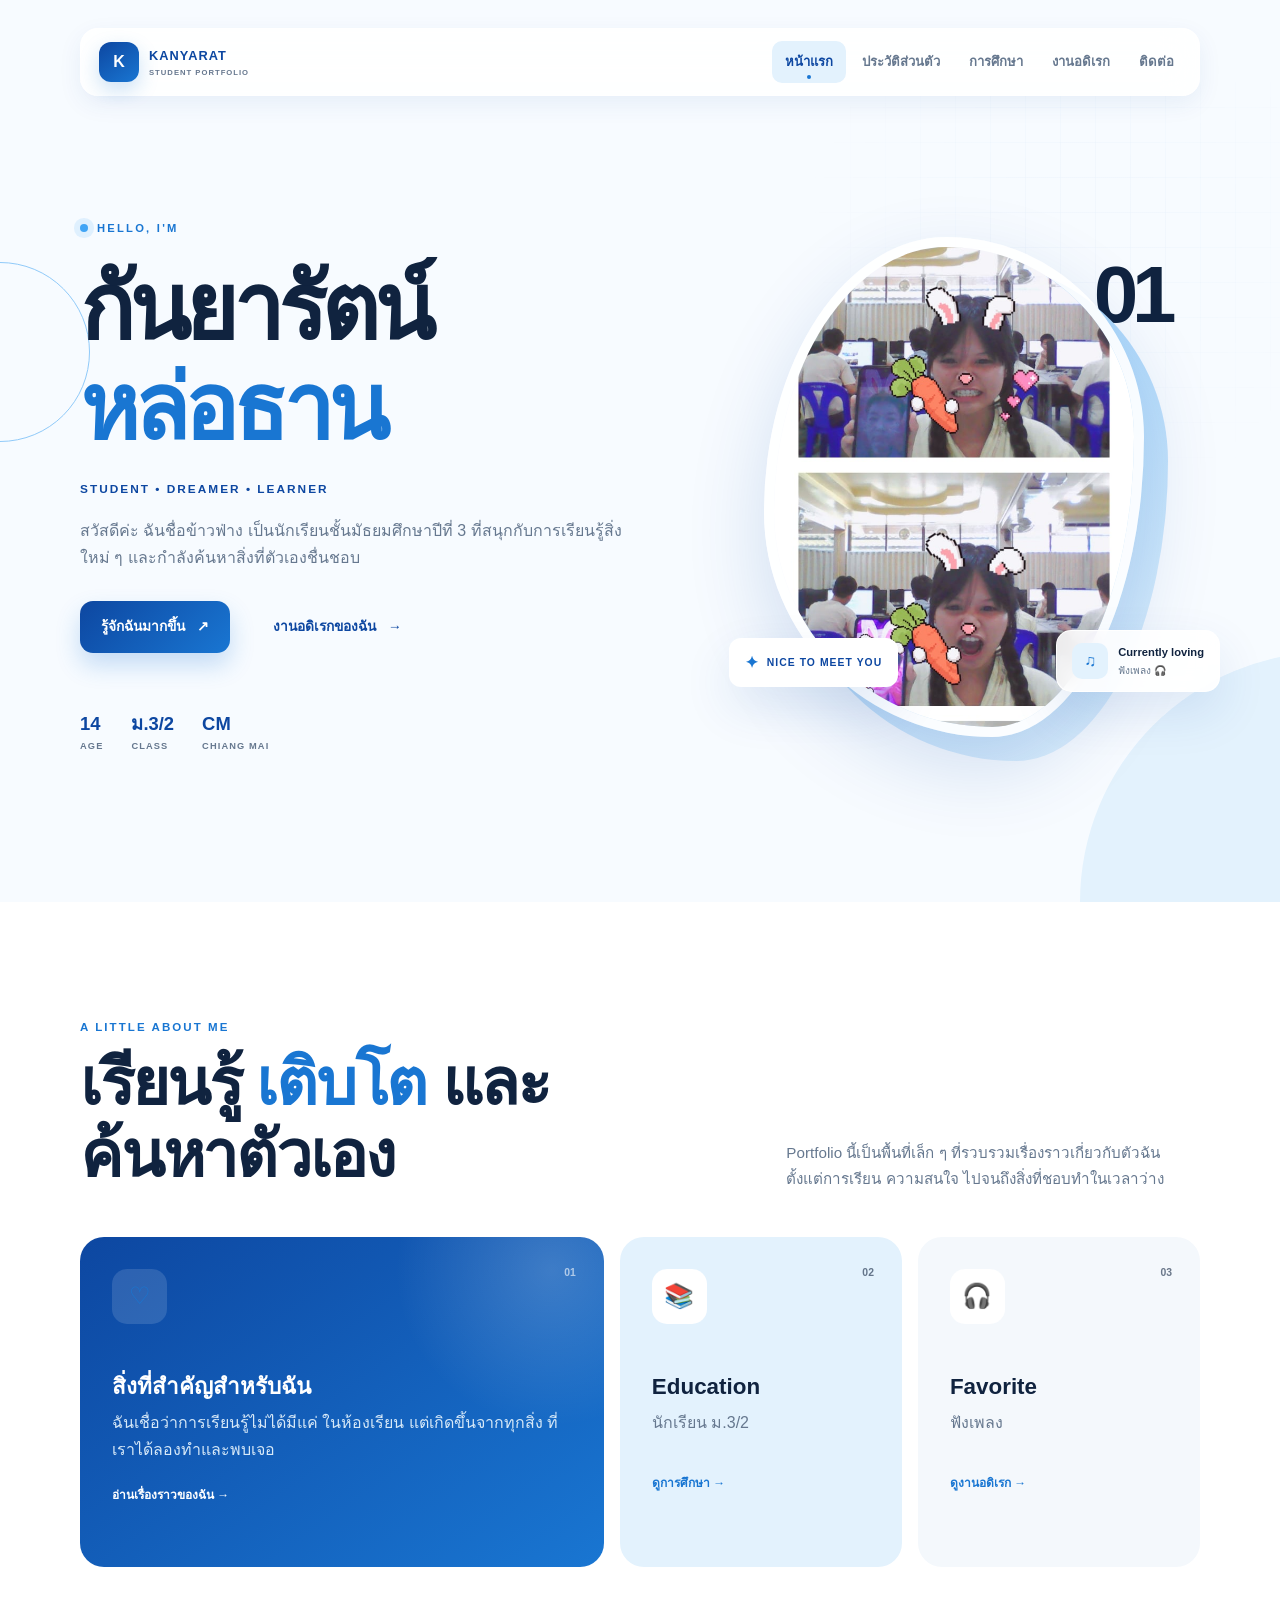
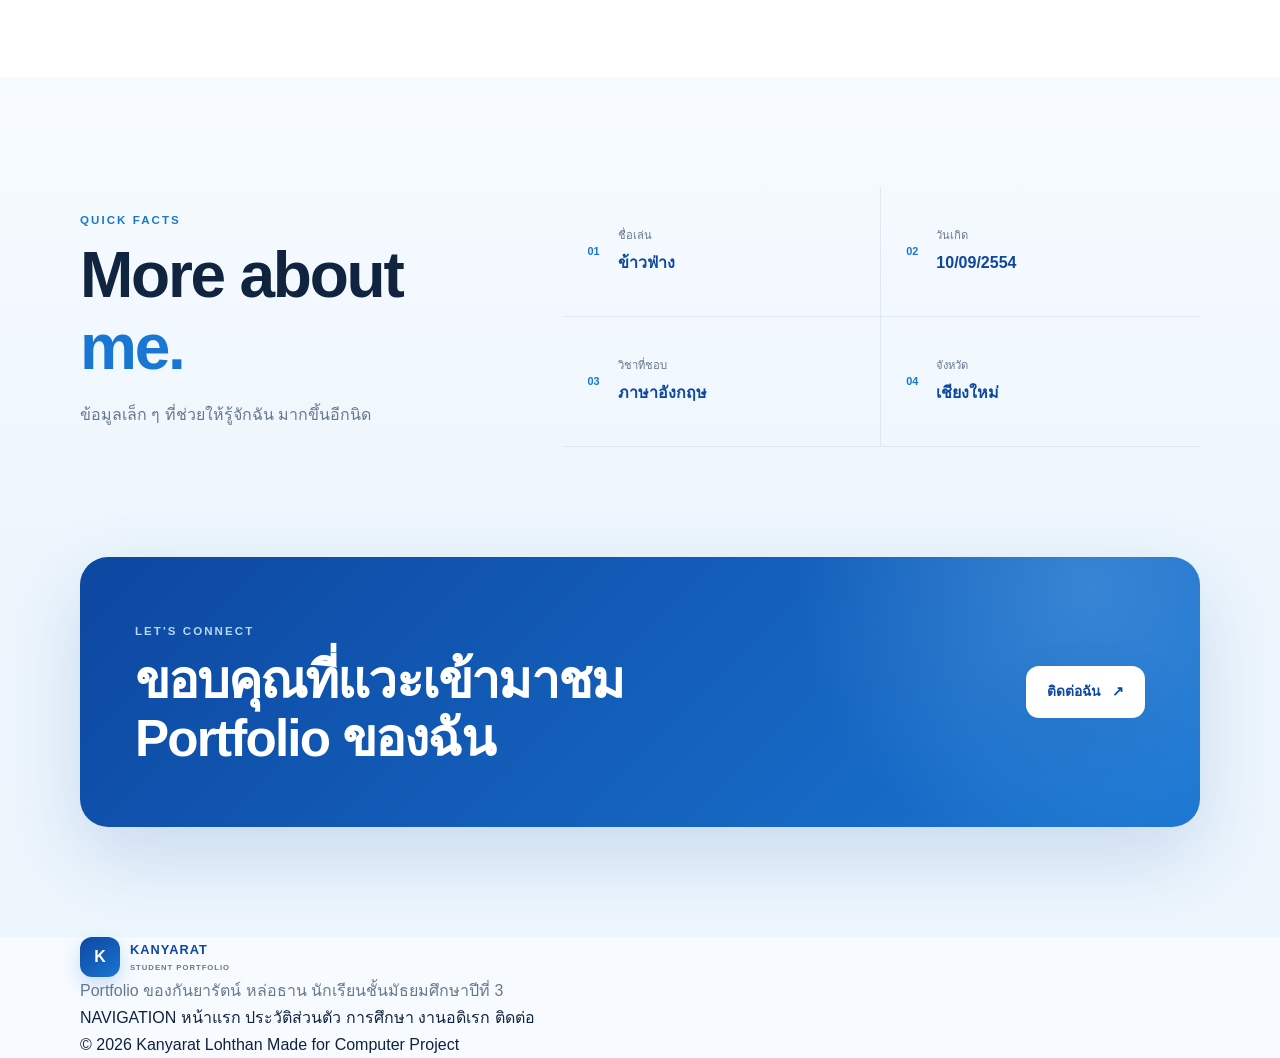
==== commit 5ae3c2e9: "Update index.html" ====
--- a/index.html
+++ b/index.html
@@ -130,7 +130,7 @@
 
                         <div class="hero-image">
                             <img
-                                src="BeautyPlus-photo_booth-2026-09-04T03_12_05"
+                                src="[data-uri]"
                                 alt="รูปโปรไฟล์ของกันยารัตน์ หล่อธาน"
                             >
                         </div>
